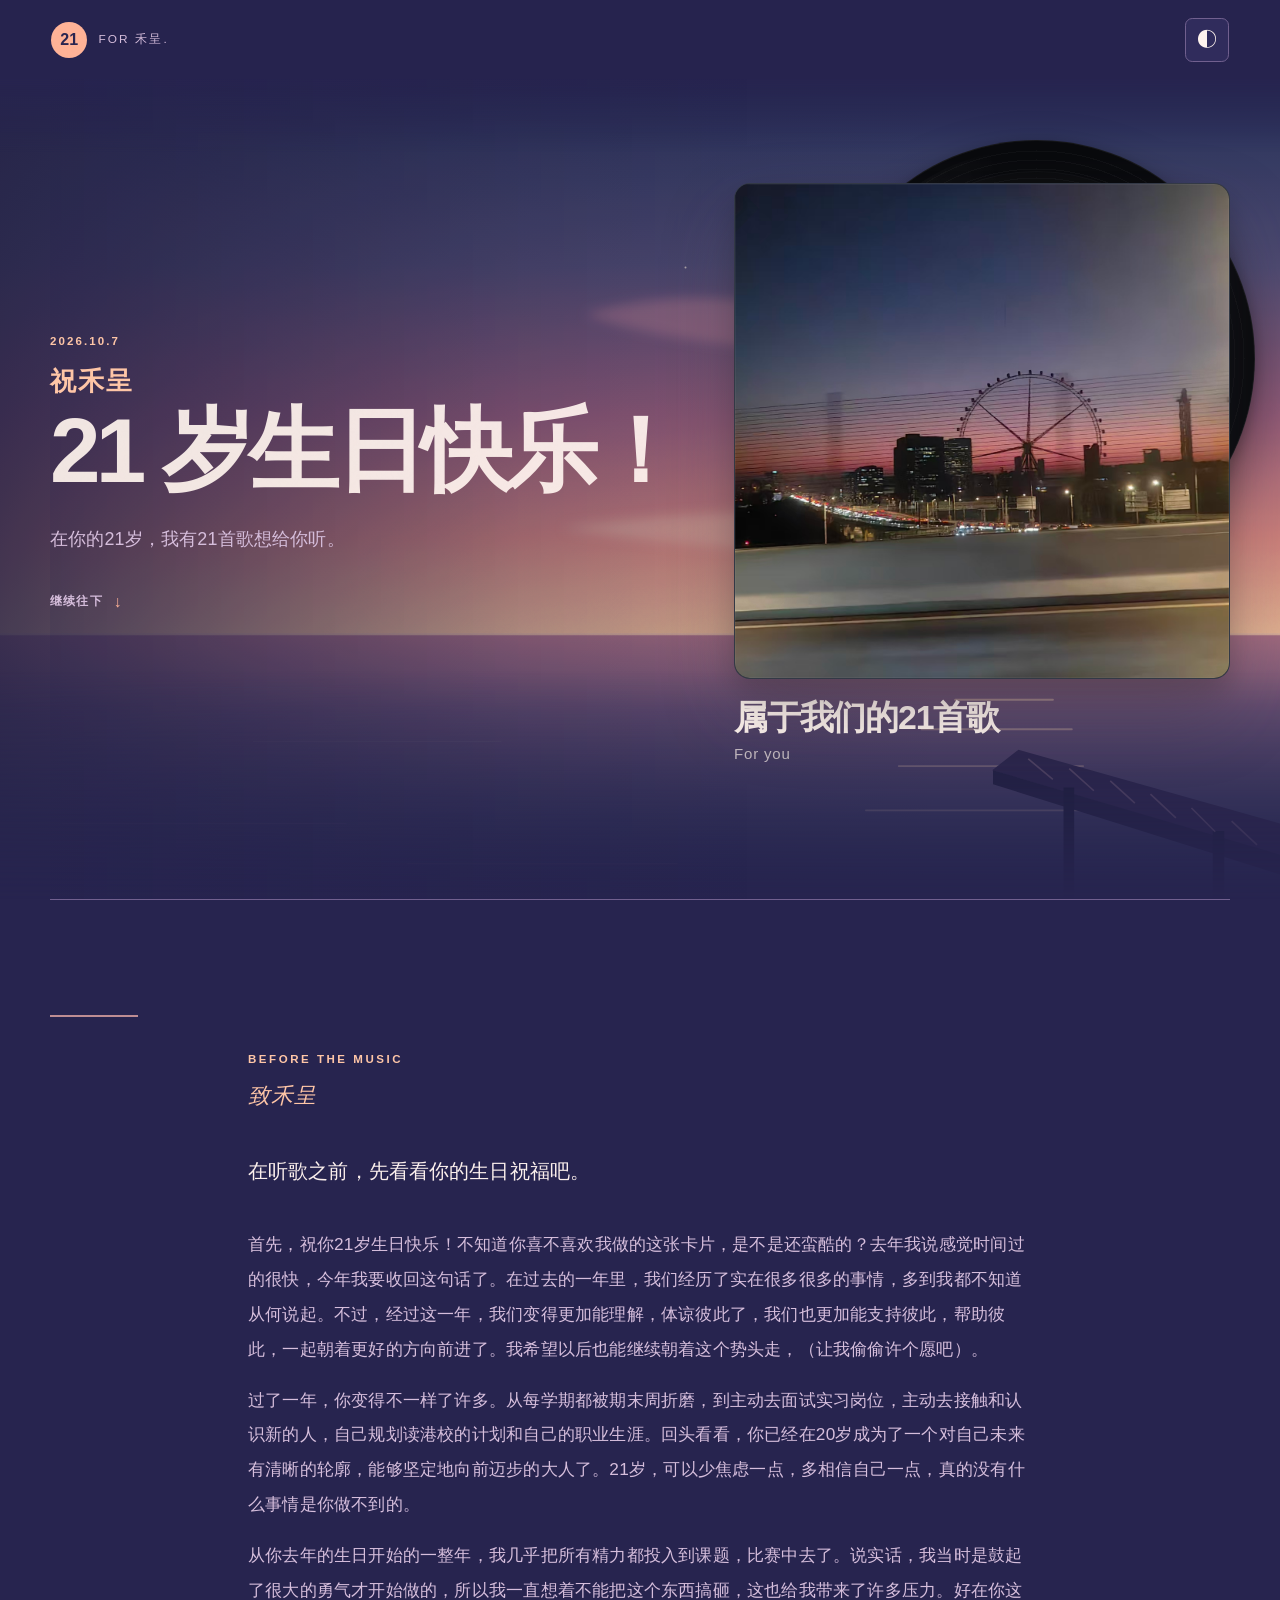
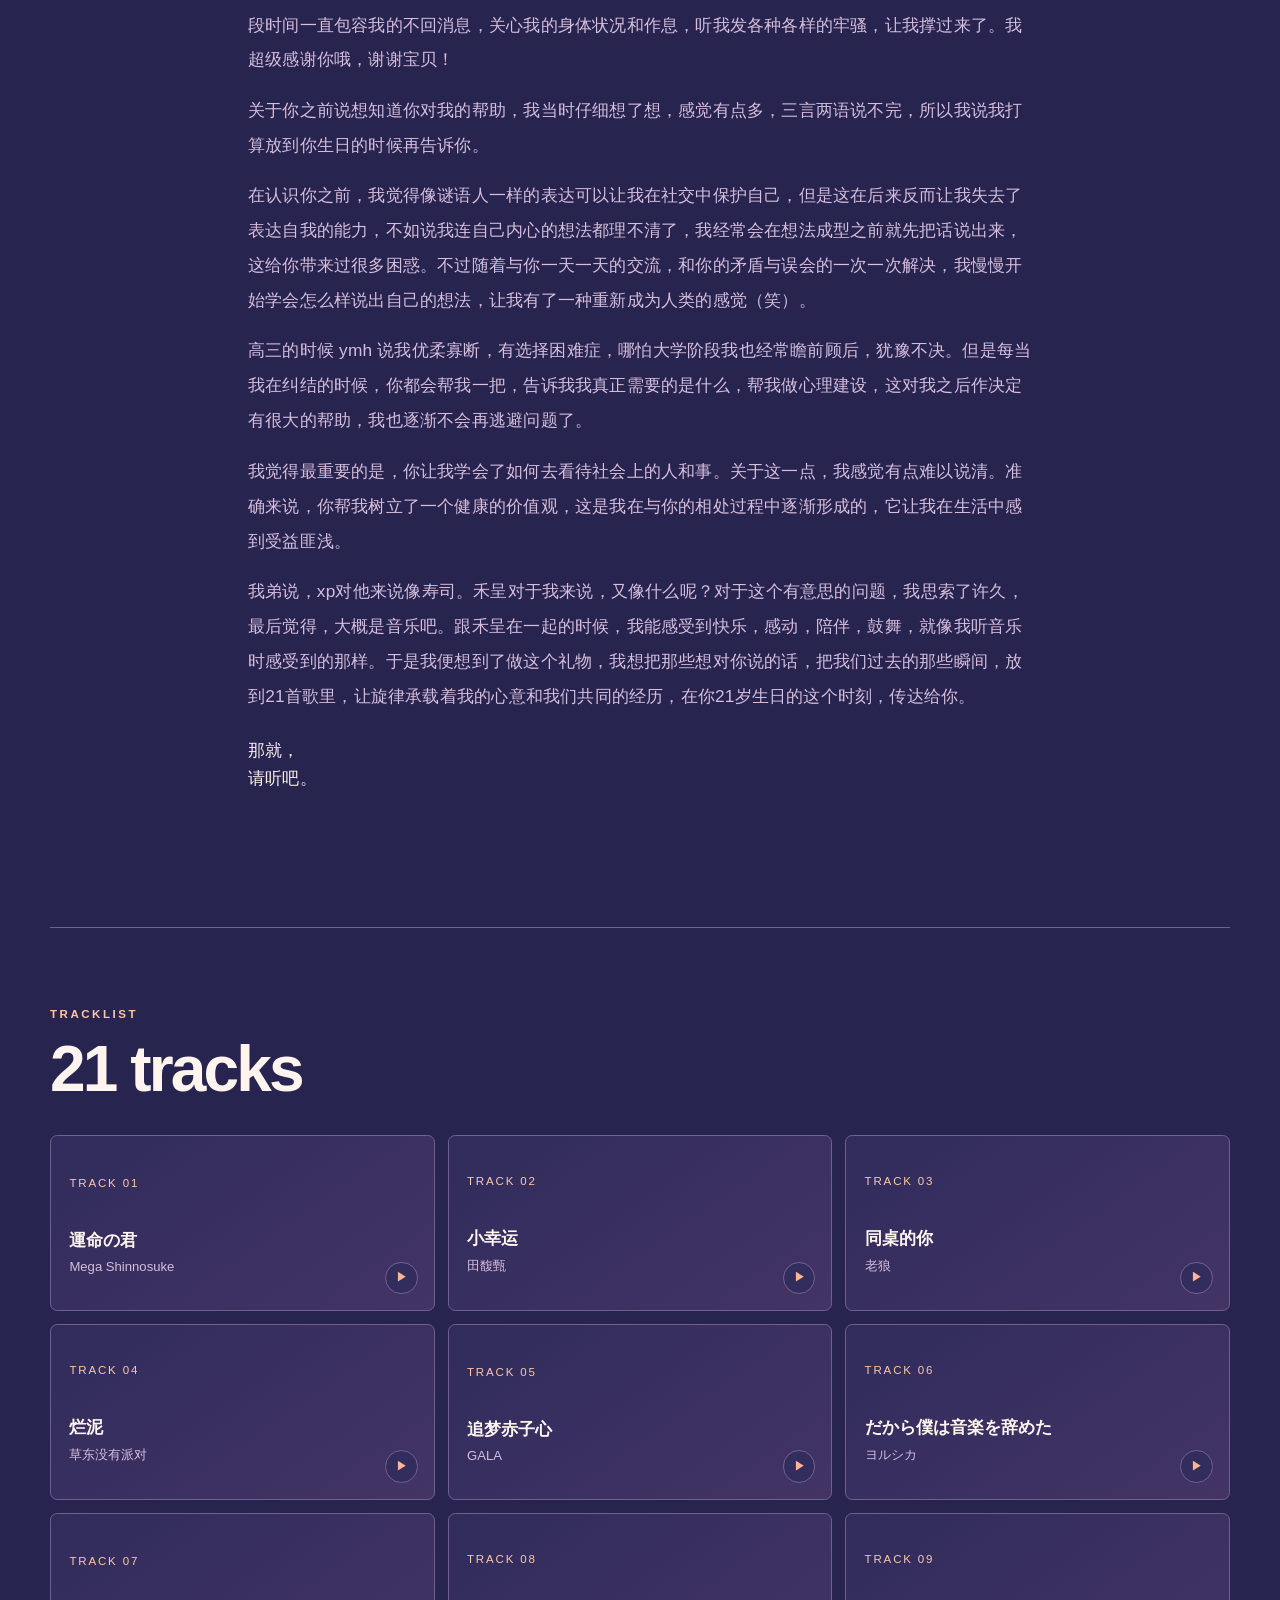
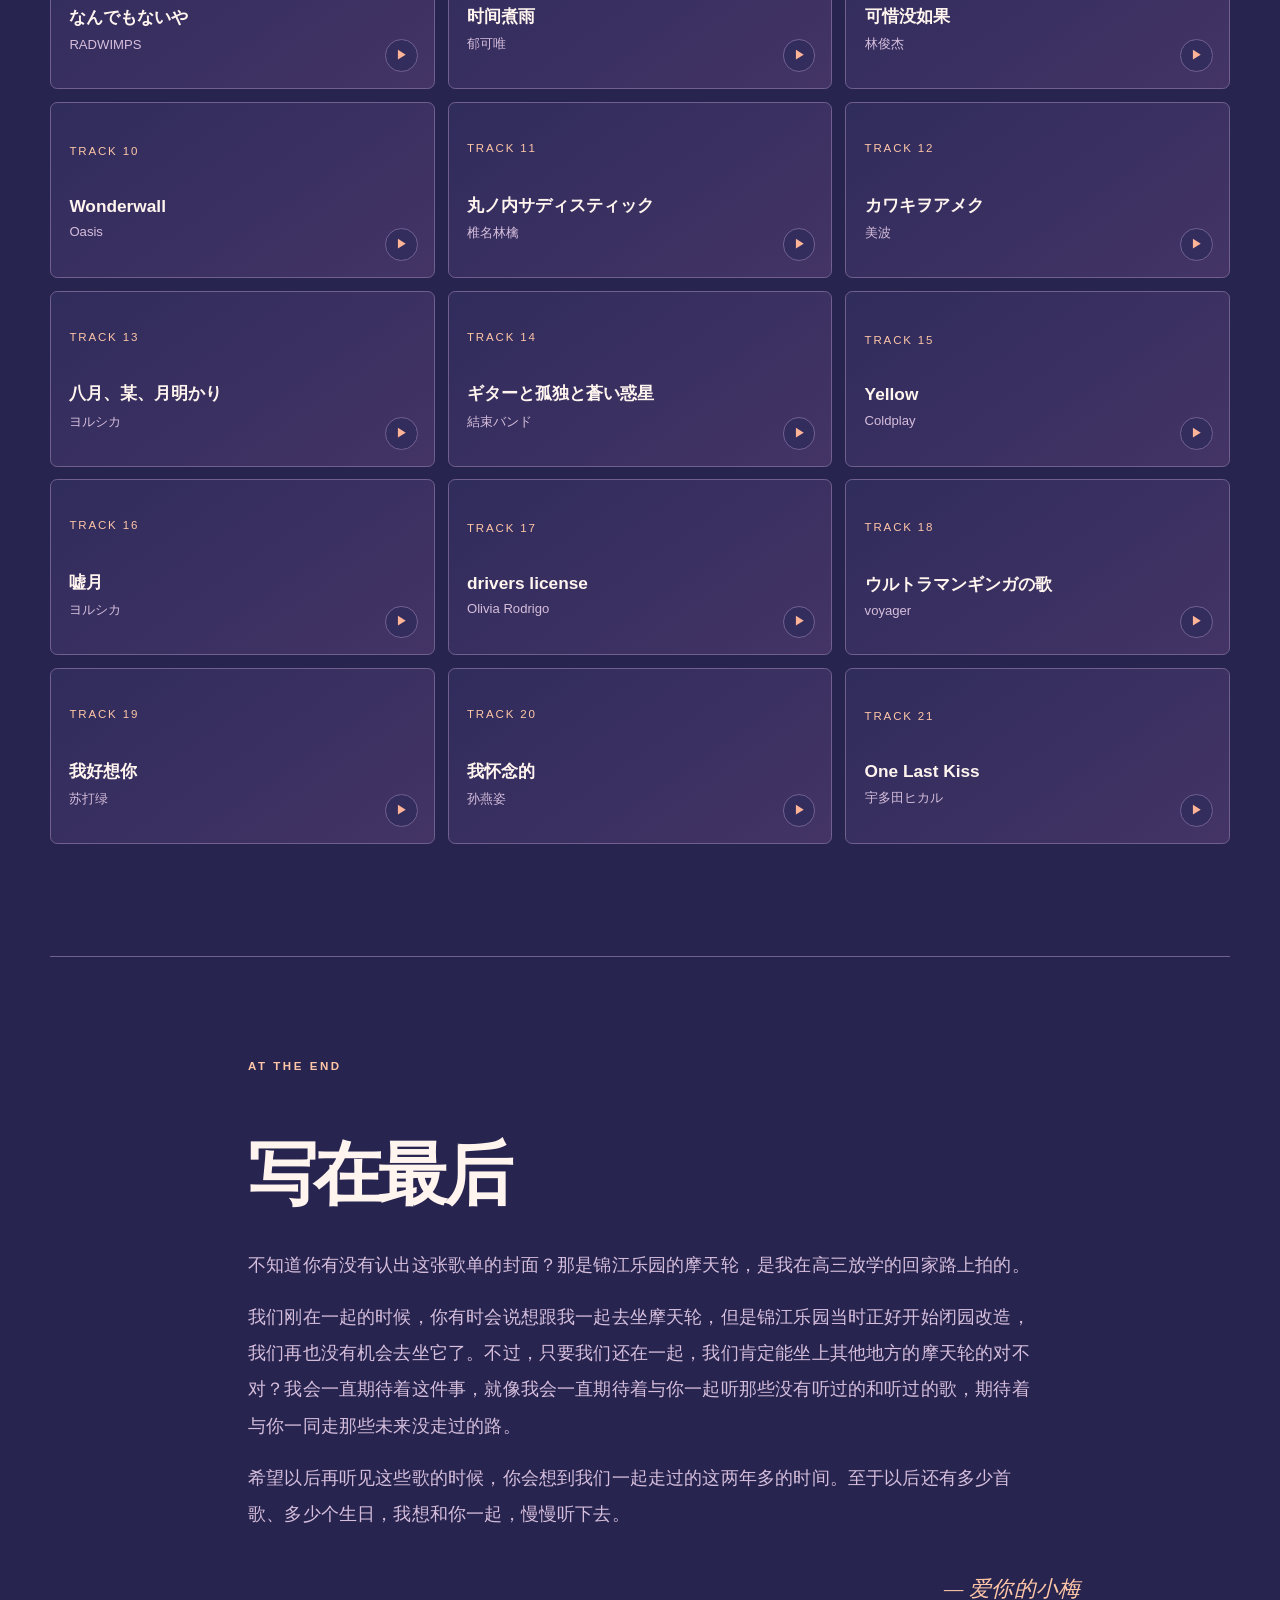
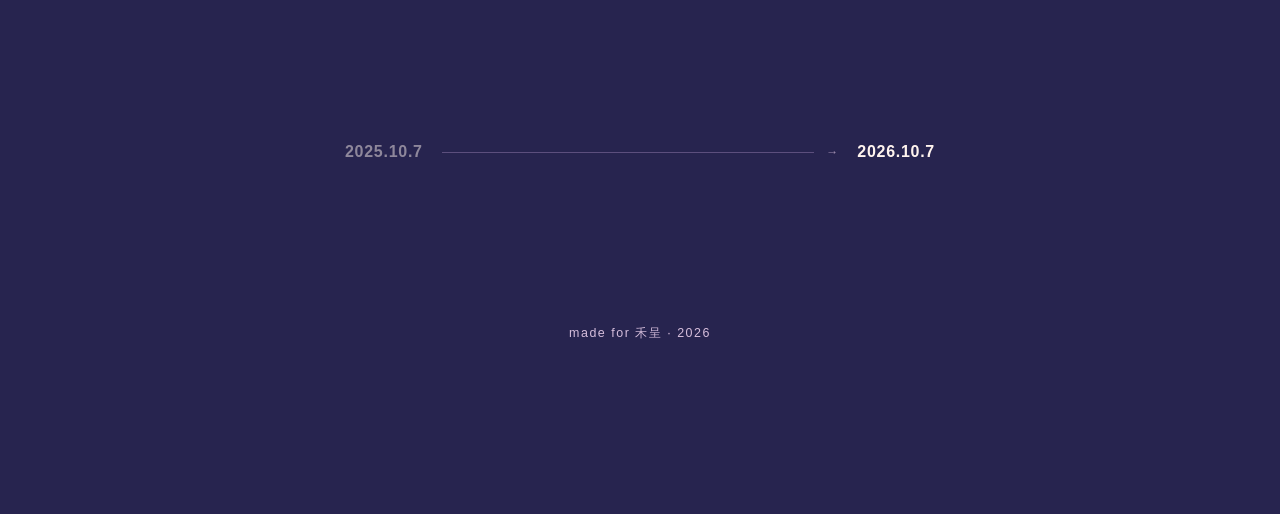
==== index.html @ 9abee044 "Refresh mobile track-card styles" ====
<!doctype html>
<html lang="zh-CN">
<head>
  <meta charset="utf-8">
  <meta name="viewport" content="width=device-width, initial-scale=1, viewport-fit=cover">
  <meta name="theme-color" content="#f4fbff">
  <meta name="description" content="21岁，21首歌，21段属于我们的记忆。">
  <link rel="icon" href="./assets/favicon.svg" type="image/svg+xml">
  <link rel="preload" href="./cover.jpg" as="image" fetchpriority="high">
  <title>21 · 给禾呈的歌单</title>
  <script src="./assets/content.js?v=20261005-3"></script>
  <script src="./assets/theme.js?v=20261005-2"></script>
  <link rel="stylesheet" href="./assets/styles.css?v=20261005-4">
  <link rel="stylesheet" href="./assets/stability.css?v=20261006-2">
</head>
<body>
  <div class="noise" aria-hidden="true"></div>
  <div class="orb orb-a" aria-hidden="true"></div>
  <div class="orb orb-b" aria-hidden="true"></div>

  <header class="topbar">
    <a class="brand" href="#top" aria-label="返回顶部" data-label="brand.back">
      <span class="brand-mark" data-copy="brand.mark">21</span>
      <span class="brand-text" data-copy="brand.name">FOR 禾呈.</span>
    </a>
    <button class="mobile-settings-toggle" id="mobileSettingsToggle" type="button" aria-controls="headerControls" aria-expanded="false" data-label="theme.settings" aria-label="显示设置">
      <span class="mobile-settings-icon" id="themeGlyph" aria-hidden="true">☼</span>
      <span class="sr-only" data-copy="theme.settings">显示设置</span>
    </button>
    <div class="header-controls" id="headerControls">
      <select class="theme-select" id="themeSelect" aria-label="画面时段" data-label="theme.label">
        <option value="auto" data-copy="theme.auto">自动</option>
        <option value="day" data-copy="theme.day">晴空</option>
        <option value="dusk" data-copy="theme.dusk">黄昏</option>
      </select>
      <button class="sound-toggle" id="soundToggle" type="button" data-label="theme.motionLabel" aria-label="切换背景动画" aria-pressed="false">
        <span class="sound-dot" aria-hidden="true"></span><span id="motionText" data-copy="theme.motionOff">动画 关</span>
      </button>
    </div>
  </header>

  <main id="top">
    <section class="hero">
      <div class="hero-copy">
        <p class="eyebrow" data-copy="hero.eyebrow">2026.10.7</p>
        <h1>
          <span data-copy="hero.titleFirst">祝禾呈</span>
          <span class="accent" data-copy="hero.titleSecond">21 岁生日快乐！</span>
        </h1>
        <p class="hero-lead" data-copy="hero.lead">在你的21岁，我有21首歌想给你听。</p>
        <a class="hero-scroll-cue" href="#story" data-copy="hero.continue">继续往下</a>
      </div>

      <div class="hero-album">
        <div class="album-stack">
          <div class="album-vinyl" aria-hidden="true">
            <span class="album-vinyl-label"></span>
          </div>
          <div class="album-cover" id="heroAlbumCover">
            <img id="heroAlbumImage" src="./cover.jpg" alt="黄昏城市与摩天轮的歌单封面" decoding="async" fetchpriority="high">
          </div>
        </div>
        <div class="album-info-simple">
          <p class="album-info-simple-title" data-copy="hero.albumTitleMain">属于我们的21首歌</p>
          <p class="album-info-simple-subtitle" data-copy="hero.albumTitleSub">For you</p>
        </div>
      </div>
    </section>

    <section class="story" id="story">
      <div class="story-rule" aria-hidden="true"></div>
      <p class="section-kicker" data-copy="story.kicker">BEFORE THE MUSIC</p>
      <div class="story-grid">
        <h2 class="story-address" data-copy="story.title">致禾呈</h2>
        <div class="story-copy">
          <p data-copy="story.bodyFirst">先不要着急哦，在听歌之前，先看看我写给你的生日祝福吧。</p>
          <div class="story-body-long" data-editorial-copy="story.bodySecond"></div>
          <p class="story-signature" data-copy="story.signature"></p>
        </div>
      </div>
    </section>

    <section class="playlist-section" id="playlist">
      <div class="section-head">
        <div>
          <p class="section-kicker" data-copy="playlist.kicker">TRACKLIST</p>
          <h2 data-copy="playlist.title">21 tracks</h2>
        </div>
      </div>

      <div class="track-grid" id="trackGrid" aria-live="polite"></div>
    </section>

    <section class="closing-note">
      <p class="section-kicker" data-copy="closing.kicker">AT THE END</p>
      <div class="closing-note-inner">
        <h2 data-copy="closing.title">写在最后</h2>
        <div class="closing-body-long" data-editorial-copy="closing.body"></div>
        <span class="closing-signature" data-copy="closing.signature">— 爱你的小梅</span>
      </div>
    </section>

    <section class="timeline" aria-label="年份" data-label="timeline.label">
      <button class="timeline-point timeline-point-past" id="memoryTrigger" type="button" data-label="timeline.pastLabel" aria-label="打开2025年生日页面">
        <span class="timeline-age" data-copy="timeline.past">2025.10.7</span>
      </button>
      <div class="timeline-connector" aria-hidden="true">
        <span class="timeline-line"></span>
        <span class="timeline-arrow">→</span>
      </div>
      <div class="timeline-point timeline-point-now" aria-current="page">
        <span class="timeline-age" data-copy="timeline.now">2026.10.7</span>
      </div>
    </section>
  </main>

  <footer>
    <p data-copy="footer.text">made for 禾呈 · 2026</p>
  </footer>

  <div class="player-shell" id="playerShell" role="region" data-label="player.label" aria-label="音乐播放器" aria-hidden="true" inert>
    <div class="player-main">
      <button class="mini-player-open" id="expandPlayer" type="button" data-label="player.expand" aria-label="展开全屏播放器">
        <span class="player-cover" id="playerCover">
          <img id="playerCoverImage" alt="" aria-hidden="true" hidden>
          <span class="player-index" id="playerIndex">01</span>
        </span>
        <span class="player-meta">
          <strong id="playerTitle" data-copy="player.initialTitle">Track 01</strong>
          <span id="playerNote" data-copy="player.initialNote">等待把这首歌放进来</span>
        </span>
      </button>
      <div class="playback-controls">
        <button class="transport-button" id="previousTrack" type="button" data-label="player.previous" aria-label="上一首"><svg viewBox="0 0 24 24" aria-hidden="true"><path d="M6 5v14M19 5 8 12l11 7Z"/></svg></button>
        <button class="player-button" id="playPause" type="button" data-label="player.play" aria-label="播放"><span id="playIcon" aria-hidden="true">▶</span></button>
        <button class="transport-button" id="nextTrack" type="button" data-label="player.next" aria-label="下一首"><svg viewBox="0 0 24 24" aria-hidden="true"><path d="M18 5v14M5 5l11 7-11 7Z"/></svg></button>
      </div>
    </div>
    <div class="progress-wrap">
      <span id="currentTime">0:00</span>
      <input id="progress" type="range" min="0" max="100" value="0" step="0.1" data-label="player.progress" aria-label="播放进度" disabled>
      <span id="duration">0:00</span>
    </div>
    <audio id="audio" preload="metadata"></audio>
  </div>

  <section class="now-playing" id="nowPlaying" role="dialog" aria-modal="true" data-label="player.label" aria-label="音乐播放器" aria-hidden="true" inert>
    <div class="now-playing-backdrop" aria-hidden="true"><img id="expandedBackdropImage" alt="" hidden></div>
    <div class="now-playing-shade" aria-hidden="true"></div>
    <div class="now-playing-surface">
      <header class="now-playing-header">
        <button class="now-playing-minimize" id="minimizePlayer" type="button" data-label="player.minimize" aria-label="收起到底部播放器">
          <svg viewBox="0 0 24 24" aria-hidden="true"><path d="m5 9 7 7 7-7"/></svg>
        </button>
        <span class="now-playing-heading" data-copy="player.nowPlaying">正在播放</span>
        <span class="now-playing-index" id="expandedIndex">01</span>
      </header>
      <div class="now-playing-layout">
        <div class="now-playing-primary">
          <div class="now-playing-stage">
            <div class="now-playing-artwork" id="expandedCover">
              <img id="expandedCoverImage" alt="" aria-hidden="true" hidden>
              <span id="expandedCoverFallback">01</span>
            </div>
            <div class="now-playing-meta">
              <h2 id="expandedTitle">Track 01</h2>
              <p id="expandedSubtitle">这首歌的位置还空着</p>
            </div>

            <div class="now-playing-message-mobile" id="mobileMessagePanel" aria-hidden="true">
              <p class="now-playing-message-label" data-copy="player.messageLabel">想对你说</p>
              <div class="now-playing-message-mobile-scroll"><p id="expandedNoteMobile">等待把属于我们的这首歌放进来</p></div>
            </div>

            <div class="now-playing-lyrics-mobile" id="mobileLyricsPanel" aria-hidden="true">
              <div class="lyrics-scroll" id="mobileLyrics"><p class="lyrics-status" data-copy="player.lyricsLoading">正在加载歌词…</p></div>
            </div>
          </div>

          <div class="mobile-player-modes" role="group" data-label="player.mobileModes" aria-label="播放视图">
            <button class="mobile-mode-button" id="mobileShuffleMode" type="button" data-label="player.shuffleMode" aria-label="乱序播放" aria-pressed="false">
              <svg viewBox="0 0 24 24" aria-hidden="true"><path d="M4 7h3c5 0 5 10 10 10h3"/><path d="m17 14 3 3-3 3"/><path d="M4 17h3c2.2 0 3.4-1.9 4.6-4"/><path d="M14 7c1-1 1.9-2 3-2h3"/><path d="m17 2 3 3-3 3"/></svg>
            </button>
            <button class="mobile-mode-button mobile-message-button" id="messageMode" type="button" data-label="player.messageToggle" aria-label="想对你说" aria-pressed="false">
              <span data-copy="player.messageToggle">想对你说</span>
            </button>
            <button class="mobile-mode-button" id="mobileLyricsMode" type="button" data-label="player.lyrics" aria-label="歌词" aria-pressed="false">
              <svg viewBox="0 0 24 24" aria-hidden="true"><path d="M5 6h14M5 10h14M5 14h10M5 18h7"/></svg>
            </button>
            <button class="mobile-mode-button" id="mobileSequenceMode" type="button" data-label="player.sequenceMode" aria-label="顺序播放" aria-pressed="true">
              <svg viewBox="0 0 24 24" aria-hidden="true"><path d="M5 7h14M5 12h14M5 17h9"/><path d="m16 14 3 3-3 3"/></svg>
            </button>
          </div>

          <div class="now-playing-progress">
            <input id="expandedProgress" type="range" min="0" max="100" value="0" step="0.1" data-label="player.progress" aria-label="播放进度" disabled>
            <div class="now-playing-times">
              <span id="expandedCurrentTime">0:00</span>
              <span id="expandedDuration">0:00</span>
            </div>
          </div>
          <div class="now-playing-controls">
            <button class="now-playing-mode desktop-mode-button" id="desktopShuffleMode" type="button" data-label="player.shuffleMode" aria-label="乱序播放" aria-pressed="false">
              <svg viewBox="0 0 24 24" aria-hidden="true"><path d="M4 7h3c5 0 5 10 10 10h3"/><path d="m17 14 3 3-3 3"/><path d="M4 17h3c2.2 0 3.4-1.9 4.6-4"/><path d="M14 7c1-1 1.9-2 3-2h3"/><path d="m17 2 3 3-3 3"/></svg>
            </button>
            <button class="now-playing-transport" id="expandedPreviousTrack" type="button" data-label="player.previous" aria-label="上一首"><svg viewBox="0 0 24 24" aria-hidden="true"><path d="M6 5v14M19 5 8 12l11 7Z"/></svg></button>
            <button class="now-playing-play" id="expandedPlayPause" type="button" data-label="player.play" aria-label="播放"><span id="expandedPlayIcon" aria-hidden="true">▶</span></button>
            <button class="now-playing-transport" id="expandedNextTrack" type="button" data-label="player.next" aria-label="下一首"><svg viewBox="0 0 24 24" aria-hidden="true"><path d="M18 5v14M5 5l11 7-11 7Z"/></svg></button>
            <button class="now-playing-mode desktop-mode-button" id="desktopSequenceMode" type="button" data-label="player.sequenceMode" aria-label="顺序播放" aria-pressed="true">
              <svg viewBox="0 0 24 24" aria-hidden="true"><path d="M5 7h14M5 12h14M5 17h9"/><path d="m16 14 3 3-3 3"/></svg>
            </button>
          </div>
        </div>
        <div class="now-playing-side">
          <div class="now-playing-side-tabs" role="tablist" aria-label="文字内容">
            <button class="now-playing-side-tab active" id="desktopMessageTab" type="button" role="tab" aria-selected="true" aria-controls="desktopMessagePane" data-copy="player.messageLabel">想对你说</button>
            <button class="now-playing-side-tab" id="desktopLyricsTab" type="button" role="tab" aria-selected="false" aria-controls="desktopLyricsPane" data-copy="player.lyrics">歌词</button>
          </div>
          <div class="now-playing-side-pane active" id="desktopMessagePane" role="tabpanel" aria-labelledby="desktopMessageTab">
            <div class="now-playing-message-scroll"><p id="expandedNote">等待把属于我们的这首歌放进来</p></div>
          </div>
          <div class="now-playing-side-pane" id="desktopLyricsPane" role="tabpanel" aria-labelledby="desktopLyricsTab" hidden>
            <div class="lyrics-scroll desktop-lyrics-scroll" id="desktopLyrics"><p class="lyrics-status" data-copy="player.lyricsLoading">正在加载歌词…</p></div>
          </div>
        </div>
      </div>
    </div>
  </section>

  <div class="toast" id="toast" role="status" aria-live="polite"></div>

  <dialog class="memory-modal" id="memoryModal" aria-labelledby="memoryTitle">
    <div class="memory-card">
      <button class="memory-close" type="button" data-close-memory data-label="memory.close" aria-label="关闭">×</button>
      <p class="section-kicker" data-copy="memory.kicker">YOU FOUND IT</p>
      <h2 id="memoryTitle" data-copy="memory.title">想看看去年的祝福吗。</h2>
      <p data-copy="memory.body">也被我搬过来了哦</p>
      <a class="primary-btn memory-link" id="memoryArchiveLink" href="./memory/20/" data-copy="memory.link">回到去年</a>
    </div>
  </dialog>

  <dialog class="memory-archive" id="memoryArchiveDialog" aria-label="2025年生日页面">
    <iframe
      class="memory-archive-frame"
      id="memoryArchiveFrame"
      title="2025年生日页面"
      data-src="./memory/20/?embedded=1&v=20261005-9"
    ></iframe>
  </dialog>

  <script src="./assets/app.js?v=20261006-1" defer></script>
</body>
</html>
<!-- edgeone-preview-trigger: 2026-10-06T00:39+08:00 -->
---- assets/styles.css ----
:root {
  --bg: #0f1014;
  --panel: rgba(255,255,255,.065);
  --line: rgba(255,255,255,.13);
  --text: #f6f2ea;
  --muted: #a8a39b;
  --accent: #ffb6c8;
  --accent-2: #f4d8a8;
  --shadow: 0 30px 80px rgba(0,0,0,.35);
}

* { box-sizing: border-box; }
html { scroll-behavior: smooth; }
body {
  margin: 0;
  min-height: 100vh;
  color: var(--text);
  background:
    radial-gradient(circle at 20% 0%, rgba(255,182,200,.09), transparent 34rem),
    radial-gradient(circle at 90% 25%, rgba(244,216,168,.07), transparent 28rem),
    var(--bg);
  font-family: -apple-system, BlinkMacSystemFont, "SF Pro Display", "PingFang SC", "Microsoft YaHei", "Helvetica Neue", Arial, sans-serif;
  letter-spacing: .01em;
  overflow-x: hidden;
}

a { color: inherit; text-decoration: none; }
button, input { font: inherit; }

.noise {
  position: fixed;
  inset: 0;
  pointer-events: none;
  opacity: .07;
  z-index: 50;
  background-image: url("data:image/svg+xml,%3Csvg viewBox='0 0 180 180' xmlns='http://www.w3.org/2000/svg'%3E%3Cfilter id='n'%3E%3CfeTurbulence type='fractalNoise' baseFrequency='.95' numOctaves='4' stitchTiles='stitch'/%3E%3C/filter%3E%3Crect width='100%25' height='100%25' filter='url(%23n)' opacity='.45'/%3E%3C/svg%3E");
}

.orb {
  position: fixed;
  width: 28rem;
  height: 28rem;
  border-radius: 50%;
  filter: blur(80px);
  opacity: .16;
  pointer-events: none;
  z-index: -1;
}
.orb-a { background: #ff8fb1; top: 8%; left: -12rem; }
.orb-b { background: #e9c986; right: -12rem; bottom: 10%; }

.topbar {
  position: sticky;
  top: 0;
  z-index: 30;
  display: flex;
  justify-content: space-between;
  align-items: center;
  padding: 1.1rem clamp(1.25rem, 4vw, 4rem);
  background: linear-gradient(to bottom, rgba(15,16,20,.9), rgba(15,16,20,.48), transparent);
  backdrop-filter: blur(14px);
}

.brand { display: inline-flex; align-items: center; gap: .7rem; }
.brand-mark {
  display: grid;
  place-items: center;
  width: 2.25rem;
  aspect-ratio: 1;
  border-radius: 50%;
  background: var(--text);
  color: var(--bg);
  font-weight: 800;
}
.brand-text { font-size: .74rem; letter-spacing: .18em; color: var(--muted); }

.sound-toggle {
  display: inline-flex;
  align-items: center;
  gap: .55rem;
  color: var(--muted);
  background: transparent;
  border: 0;
  cursor: pointer;
  font-size: .76rem;
  text-transform: uppercase;
  letter-spacing: .12em;
}
.sound-dot {
  width: .55rem; height: .55rem;
  border: 1px solid currentColor;
  border-radius: 50%;
}
.sound-toggle.active .sound-dot { background: var(--accent); border-color: var(--accent); box-shadow: 0 0 0 .25rem rgba(255,182,200,.1); }

main { width: min(1180px, calc(100% - 2.2rem)); margin: 0 auto; }

.hero {
  min-height: calc(100vh - 5rem);
  display: grid;
  grid-template-columns: 1.15fr .85fr;
  align-items: center;
  gap: clamp(3rem, 8vw, 8rem);
  padding: 5rem 0 7rem;
}
.eyebrow, .section-kicker {
  margin: 0 0 1rem;
  color: var(--accent-2);
  font-size: .72rem;
  letter-spacing: .22em;
  font-weight: 700;
}
.hero h1 {
  margin: 0;
  font-size: clamp(4.1rem, 10vw, 8.7rem);
  line-height: .86;
  letter-spacing: -.07em;
}
.hero h1 span { display: block; }
.hero h1 .accent {
  color: transparent;
  -webkit-text-stroke: 1.5px var(--accent);
}
.hero-lead {
  max-width: 38rem;
  margin: 2rem 0 0;
  color: #c9c4bc;
  font-size: clamp(1rem, 2vw, 1.2rem);
  line-height: 1.9;
}
.hero-actions { display: flex; flex-wrap: wrap; gap: .8rem; margin-top: 2.1rem; }

.primary-btn, .ghost-btn {
  min-height: 3rem;
  padding: .85rem 1.25rem;
  border-radius: 999px;
  border: 1px solid var(--line);
  cursor: pointer;
  transition: transform .2s ease, background .2s ease, border-color .2s ease;
}
.primary-btn {
  display: inline-flex;
  align-items: center;
  justify-content: center;
  background: var(--text);
  color: #15161a;
  border-color: var(--text);
  font-weight: 700;
}
.ghost-btn { background: transparent; color: var(--text); }
.primary-btn:hover, .ghost-btn:hover { transform: translateY(-2px); }
.ghost-btn:hover { background: rgba(255,255,255,.07); border-color: rgba(255,255,255,.25); }

.hero-album {
  display: grid;
  place-items: center;
  perspective: 900px;
}
.album-stack {
  position: relative;
  width: min(25rem, 78vw);
  aspect-ratio: 1;
  isolation: isolate;
}
.album-sheet,
.album-cover {
  position: absolute;
  inset: 0;
  border: 1px solid rgba(255,255,255,.25);
}
.album-sheet {
  background: rgba(255,255,255,.78);
  box-shadow: 0 18px 38px rgba(0,0,0,.12);
}
.album-sheet-back { transform: translate(-1.05rem, .8rem) rotate(-4deg); opacity: .46; }
.album-sheet-mid { transform: translate(.8rem, .35rem) rotate(2.6deg); opacity: .74; }
.album-cover {
  overflow: hidden;
  background: #f7fbff;
  box-shadow: var(--shadow);
  transform: rotate(-1deg);
  transform-origin: center;
  transition: transform .5s cubic-bezier(.2,.8,.2,1), box-shadow .5s ease;
}
.album-cover::before {
  content: "";
  position: absolute;
  inset: 0;
  background: var(--hero-art) center / cover no-repeat;
  filter: saturate(1.05) contrast(1.03);
}
.album-cover::after {
  content: "";
  position: absolute;
  inset: 0;
  pointer-events: none;
  background:
    linear-gradient(180deg, rgba(255,255,255,.18), transparent 28%),
    linear-gradient(0deg, rgba(7,54,116,.34), transparent 46%);
  box-shadow: inset 0 0 0 10px rgba(255,255,255,.88);
}
.album-print {
  position: absolute;
  inset: 0;
  z-index: 2;
  display: grid;
  grid-template-rows: auto 1fr auto auto;
  align-items: start;
  padding: clamp(1.25rem, 4vw, 2rem);
  color: #fff;
  text-shadow: 0 2px 18px rgba(8,48,101,.32);
}
.album-kicker {
  font-size: .68rem;
  font-weight: 700;
  letter-spacing: .22em;
}
.album-number {
  align-self: center;
  font-size: clamp(7rem, 22vw, 12rem);
  line-height: .78;
  font-weight: 800;
  letter-spacing: -.1em;
}
.album-title {
  font-size: clamp(1rem, 3vw, 1.45rem);
  font-weight: 700;
  letter-spacing: .16em;
  text-transform: uppercase;
}
.album-meta {
  margin-top: .5rem;
  font-size: .67rem;
  letter-spacing: .16em;
}
.album-edge {
  position: absolute;
  z-index: 3;
  right: .65rem;
  top: 50%;
  transform: translateY(-50%) rotate(90deg);
  transform-origin: center;
  color: rgba(255,255,255,.9);
  font-size: .54rem;
  letter-spacing: .18em;
  text-shadow: 0 1px 8px rgba(8,48,101,.3);
}
.album-caption {
  margin: 1.4rem 0 0;
  color: var(--muted);
  font-size: .84rem;
}
body.sound-on .album-cover {
  animation: album-float 5.6s ease-in-out infinite;
}
@keyframes album-float {
  0%, 100% { transform: translateY(0) rotate(-1deg); }
  50% { transform: translateY(-8px) rotate(.35deg); }
}

.intro { padding: 7rem 0; border-top: 1px solid var(--line); }
.intro-grid { display: grid; grid-template-columns: 1fr 1fr; gap: 3rem; align-items: end; }
.intro h2, .section-head h2, .letter h2 {
  margin: 0;
  font-size: clamp(2.2rem, 5vw, 4.3rem);
  line-height: 1.05;
  letter-spacing: -.045em;
}
.intro p:last-child { margin: 0; color: var(--muted); font-size: 1.05rem; line-height: 1.9; max-width: 34rem; }

.playlist-section { padding: 5rem 0 7rem; }
.section-head {
  display: flex;
  justify-content: space-between;
  gap: 2rem;
  align-items: end;
  margin-bottom: 2rem;
}
.section-note { max-width: 25rem; margin: 0; color: var(--muted); font-size: .9rem; line-height: 1.6; }

.track-grid {
  display: grid;
  grid-template-columns: repeat(3, minmax(0,1fr));
  gap: .8rem;
}
.track-card {
  position: relative;
  min-height: 11rem;
  padding: 1.15rem;
  overflow: hidden;
  border: 1px solid var(--line);
  border-radius: 1.25rem;
  background: linear-gradient(145deg, rgba(255,255,255,.075), rgba(255,255,255,.025));
  cursor: pointer;
  text-align: left;
  color: var(--text);
  transition: transform .2s ease, border-color .2s ease, background .2s ease;
}
.track-card:hover { transform: translateY(-3px); border-color: rgba(255,255,255,.28); background: rgba(255,255,255,.08); }
.track-card.active { border-color: rgba(255,182,200,.7); box-shadow: 0 0 0 1px rgba(255,182,200,.2) inset; }
.track-no { color: var(--accent-2); font-size: .72rem; letter-spacing: .16em; }
.track-title { display: block; margin-top: 2.3rem; font-size: 1.08rem; font-weight: 700; }
.track-subtitle { display: block; margin-top: .45rem; color: var(--muted); font-size: .82rem; }
.track-arrow {
  position: absolute;
  right: 1rem;
  bottom: 1rem;
  width: 2rem; height: 2rem;
  display: grid;
  place-items: center;
  border-radius: 50%;
  border: 1px solid var(--line);
  color: var(--muted);
}

.letter { padding: 5rem 0 7rem; }
.letter-card {
  padding: clamp(2rem, 5vw, 4.5rem);
  border: 1px solid rgba(255,255,255,.15);
  border-radius: 2rem;
  background:
    linear-gradient(125deg, rgba(255,182,200,.12), transparent 45%),
    rgba(255,255,255,.035);
  box-shadow: var(--shadow);
}
.letter-card > p:not(.section-kicker) { color: var(--muted); line-height: 1.8; font-size: 1.05rem; max-width: 42rem; }
.signature { margin-top: 3rem; color: var(--accent-2); font-family: Georgia, serif; font-style: italic; font-size: 1.2rem; }

.timeline {
  position: relative;
  display: flex;
  align-items: center;
  justify-content: center;
  gap: 1.5rem;
  padding: 5rem 0 8rem;
}
.timeline-line {
  position: absolute;
  top: 50%;
  left: 12%;
  right: 12%;
  height: 1px;
  background: var(--line);
  z-index: -1;
}
.year {
  min-width: 8.2rem;
  padding: 1.25rem 1.4rem;
  border-radius: 1.3rem;
  border: 1px solid var(--line);
  background: rgba(15,16,20,.86);
  color: var(--text);
  text-align: center;
}
button.year { cursor: pointer; }
.year span { display: block; font-size: 2.6rem; font-weight: 800; letter-spacing: -.06em; }
.year small { color: var(--muted); font-size: .72rem; letter-spacing: .12em; text-transform: uppercase; }
.year-past { opacity: .46; transition: opacity .25s ease, transform .25s ease; }
.year-past:hover { opacity: 1; transform: translateY(-3px) rotate(-1deg); }
.timeline-arrow { color: var(--muted); }

footer {
  padding: 2rem 1.2rem 8rem;
  color: #77736d;
  text-align: center;
  font-size: .78rem;
  letter-spacing: .12em;
}

.player-shell {
  position: fixed;
  left: 50%;
  bottom: max(1rem, env(safe-area-inset-bottom));
  z-index: 40;
  width: min(760px, calc(100% - 1.25rem));
  padding: .8rem 1rem .65rem;
  border: 1px solid rgba(255,255,255,.18);
  border-radius: 1.25rem;
  background: rgba(24,25,30,.88);
  backdrop-filter: blur(24px);
  box-shadow: 0 20px 60px rgba(0,0,0,.42);
  transform: translate(-50%, 130%);
  opacity: 0;
  transition: transform .35s cubic-bezier(.2,.8,.2,1), opacity .25s ease;
}
.player-shell.visible { transform: translate(-50%,0); opacity: 1; }
.player-main { display: grid; grid-template-columns: minmax(0, 1fr) auto; align-items: center; gap: .85rem; }
.player-cover {
  position: relative;
  width: 3rem;
  height: 3rem;
  overflow: hidden;
  border: 1px solid var(--line);
  border-radius: .45rem;
  background: var(--surface);
}
.player-cover img {
  width: 100%;
  height: 100%;
  display: block;
  object-fit: cover;
}
.player-index {
  position: absolute;
  inset: 0;
  display: grid;
  place-items: center;
  color: var(--text);
  font-weight: 800;
  font-size: .82rem;
}
.player-cover.has-art .player-index {
  inset: auto auto .2rem .2rem;
  min-width: 1.4rem;
  height: 1.4rem;
  padding: 0 .28rem;
  border-radius: .25rem;
  background: rgba(8, 24, 60, .72);
  color: #fff;
  font-size: .62rem;
  backdrop-filter: blur(5px);
}
.player-meta { min-width: 0; }
.player-meta strong, .player-meta span { display: block; white-space: nowrap; overflow: hidden; text-overflow: ellipsis; }
.player-meta strong { font-size: .93rem; }
.player-meta span { margin-top: .18rem; color: var(--muted); font-size: .76rem; }
.player-button {
  width: 2.5rem; height: 2.5rem;
  border-radius: 50%;
  border: 0;
  background: var(--text);
  color: #14151a;
  cursor: pointer;
}
.progress-wrap { display: grid; grid-template-columns: 2.8rem 1fr 2.8rem; align-items: center; gap: .55rem; margin-top: .65rem; color: var(--muted); font-size: .67rem; }
#progress { width: 100%; accent-color: var(--accent); }


.mini-player-open {
  min-width: 0;
  display: grid;
  grid-template-columns: auto minmax(0, 1fr) auto;
  align-items: center;
  gap: .85rem;
  padding: 0;
  border: 0;
  background: transparent;
  color: inherit;
  text-align: left;
  cursor: pointer;
}
.mini-expand-icon { color: var(--muted); font-size: 1.05rem; line-height: 1; }
body.player-expanded { overflow: hidden; }
body.player-expanded .player-shell {
  pointer-events: none;
  transform: translate(-50%, 130%);
  opacity: 0;
}
.now-playing {
  position: fixed;
  inset: 0;
  z-index: 80;
  display: grid;
  color: #fff;
  opacity: 0;
  visibility: hidden;
  pointer-events: none;
  transition: opacity .28s ease, visibility .28s step-end;
}
body.player-expanded .now-playing {
  opacity: 1;
  visibility: visible;
  pointer-events: auto;
  transition: opacity .28s ease;
}
.now-playing-backdrop, .now-playing-shade { position: absolute; inset: 0; }
.now-playing-backdrop {
  overflow: hidden;
  background: radial-gradient(circle at 25% 18%, rgba(91,151,220,.55), transparent 45%), linear-gradient(145deg, #173c6c, #14223d 55%, #0a1322);
}
.now-playing-backdrop img {
  width: 100%;
  height: 100%;
  object-fit: cover;
  filter: blur(54px) saturate(1.18);
  transform: scale(1.18);
  opacity: .72;
}
.now-playing-shade {
  background: linear-gradient(180deg, rgba(6,13,26,.25), rgba(6,13,26,.48) 45%, rgba(5,10,20,.76)), rgba(8,18,34,.2);
}
.now-playing-surface {
  position: relative;
  z-index: 1;
  min-height: 100dvh;
  padding: max(1rem, env(safe-area-inset-top)) max(1.2rem, env(safe-area-inset-right)) max(1rem, env(safe-area-inset-bottom)) max(1.2rem, env(safe-area-inset-left));
  display: grid;
  grid-template-rows: auto minmax(0, 1fr);
}
.now-playing-header {
  width: min(1120px, 100%);
  margin: 0 auto;
  min-height: 52px;
  display: grid;
  grid-template-columns: 48px 1fr 48px;
  align-items: center;
}
.now-playing-minimize {
  width: 48px;
  height: 48px;
  display: grid;
  place-items: center;
  padding: 0;
  border: 0;
  border-radius: 50%;
  background: rgba(255,255,255,.1);
  color: #fff;
  cursor: pointer;
  backdrop-filter: blur(12px);
  -webkit-backdrop-filter: blur(12px);
}
.now-playing-minimize svg, .now-playing-transport svg {
  width: 24px;
  height: 24px;
  fill: none;
  stroke: currentColor;
  stroke-width: 1.8;
  stroke-linecap: round;
  stroke-linejoin: round;
}
.now-playing-heading { justify-self: center; font-size: .78rem; font-weight: 700; letter-spacing: .12em; }
.now-playing-index { justify-self: end; font-size: .78rem; color: rgba(255,255,255,.72); font-variant-numeric: tabular-nums; }
.now-playing-layout {
  width: min(1080px, 100%);
  min-height: 0;
  margin: 0 auto;
  display: grid;
  grid-template-columns: minmax(280px, 430px) minmax(320px, 1fr);
  align-items: center;
  gap: clamp(2.5rem, 7vw, 7rem);
}
.now-playing-primary { min-width: 0; }
.now-playing-stage { display: contents; }
.now-playing-artwork {
  position: relative;
  width: min(100%, 430px);
  aspect-ratio: 1;
  margin-inline: auto;
  overflow: hidden;
  display: grid;
  place-items: center;
  border-radius: 1.35rem;
  background: rgba(255,255,255,.12);
  box-shadow: 0 28px 70px rgba(0,0,0,.32);
}
.now-playing-artwork img { width: 100%; height: 100%; object-fit: cover; }
.now-playing-artwork > span { font-size: clamp(4rem, 16vw, 8rem); font-weight: 800; color: rgba(255,255,255,.82); }
.now-playing-artwork.has-art > span { display: none; }
.now-playing-meta { margin-top: 1.35rem; min-width: 0; }
.now-playing-meta h2 { margin: 0; font-size: clamp(1.35rem, 3vw, 2rem); line-height: 1.18; letter-spacing: -.025em; overflow-wrap: anywhere; }
.now-playing-meta p { margin: .35rem 0 0; color: rgba(255,255,255,.68); font-size: .95rem; }
.now-playing-progress { margin-top: 1.15rem; }
#expandedProgress {
  width: 100%;
  min-height: 44px;
  margin: 0;
  appearance: none;
  -webkit-appearance: none;
  background: transparent;
  cursor: pointer;
}
#expandedProgress::-webkit-slider-runnable-track { height: 5px; border-radius: 999px; background: rgba(255,255,255,.3); }
#expandedProgress::-webkit-slider-thumb { width: 18px; height: 18px; margin-top: -6.5px; border: 0; border-radius: 50%; background: #fff; -webkit-appearance: none; }
#expandedProgress::-moz-range-track { height: 5px; border-radius: 999px; background: rgba(255,255,255,.3); }
#expandedProgress::-moz-range-progress { height: 5px; border-radius: 999px; background: #fff; }
#expandedProgress::-moz-range-thumb { width: 18px; height: 18px; border: 0; border-radius: 50%; background: #fff; }
#expandedProgress:disabled { opacity: .4; cursor: default; }
.now-playing-times { margin-top: -.15rem; display: flex; justify-content: space-between; color: rgba(255,255,255,.62); font-size: .7rem; font-variant-numeric: tabular-nums; }
.now-playing-controls { margin-top: .7rem; display: flex; align-items: center; justify-content: center; gap: clamp(.8rem, 3.5vw, 2.5rem); }
.now-playing-transport, .now-playing-play, .now-playing-mode { display: grid; place-items: center; border: 0; color: #fff; cursor: pointer; }
.now-playing-transport { width: 52px; height: 52px; background: transparent; }
.now-playing-play { width: 66px; height: 66px; border-radius: 50%; background: rgba(255,255,255,.94); color: #101722; font-size: 1.35rem; box-shadow: 0 10px 28px rgba(0,0,0,.2); }
.now-playing-mode {
  width: 48px;
  height: 48px;
  border-radius: 50%;
  background: transparent;
  color: rgba(255,255,255,.64);
  transition: color .18s ease, background .18s ease, transform .18s ease;
}
.now-playing-mode svg {
  width: 22px;
  height: 22px;
  fill: none;
  stroke: currentColor;
  stroke-width: 1.8;
  stroke-linecap: round;
  stroke-linejoin: round;
}
.now-playing-mode.active {
  color: #fff;
  background: rgba(255,255,255,.14);
}
.mobile-player-modes,
.now-playing-message-mobile,
.now-playing-lyrics-mobile {
  display: none;
}
.now-playing-side {
  min-width: 0;
  height: min(70dvh, 650px);
  display: grid;
  grid-template-rows: auto minmax(0, 1fr);
  align-self: center;
}
.now-playing-side-tabs {
  display: flex;
  gap: 1.35rem;
  align-items: center;
  margin-bottom: 1.25rem;
}
.now-playing-side-tab {
  position: relative;
  padding: .25rem 0 .55rem;
  border: 0;
  background: transparent;
  color: rgba(255,255,255,.48);
  font: inherit;
  font-size: .8rem;
  font-weight: 700;
  letter-spacing: .08em;
  cursor: pointer;
}
.now-playing-side-tab::after {
  content: "";
  position: absolute;
  left: 0;
  right: 0;
  bottom: 0;
  height: 2px;
  border-radius: 999px;
  background: #fff;
  transform: scaleX(0);
  transition: transform .18s ease;
}
.now-playing-side-tab.active {
  color: #fff;
}
.now-playing-side-tab.active::after {
  transform: scaleX(1);
}
.now-playing-side-pane {
  min-height: 0;
}
.now-playing-message-label { margin: 0 0 1.2rem; color: rgba(255,255,255,.6); font-size: .72rem; font-weight: 700; letter-spacing: .18em; }
.now-playing-message-scroll { min-height: 0; height: 100%; overflow-y: auto; overscroll-behavior: contain; scrollbar-width: thin; padding-right: .7rem; }
#expandedNote { margin: 0; white-space: pre-line; font-size: clamp(1.55rem, 3.4vw, 2.65rem); font-weight: 700; line-height: 1.62; letter-spacing: -.02em; text-wrap: pretty; }
.lyrics-scroll {
  position: relative;
  height: 100%;
  overflow-y: auto;
  overscroll-behavior: contain;
  scrollbar-width: none;
  scroll-behavior: smooth;
  padding-block: 34%;
}
.lyrics-scroll::-webkit-scrollbar { display: none; }
.lyric-line {
  margin: 0 0 1.15rem;
  color: rgba(255,255,255,.4);
  font-size: clamp(1.15rem, 2.5vw, 1.75rem);
  font-weight: 650;
  line-height: 1.45;
  transition: color .22s ease, opacity .22s ease, transform .22s ease;
  opacity: .7;
}
.lyric-line.active {
  color: #fff;
  opacity: 1;
  transform: scale(1.018);
  transform-origin: left center;
}
.lyrics-status {
  margin: 0;
  color: rgba(255,255,255,.55);
  font-size: .95rem;
  line-height: 1.7;
}

.toast {
  position: fixed;
  left: 50%;
  bottom: 7.6rem;
  z-index: 60;
  max-width: calc(100% - 2rem);
  padding: .75rem 1rem;
  border-radius: 999px;
  background: #f4f0e8;
  color: #1a1b20;
  font-size: .82rem;
  transform: translate(-50%, 1rem);
  opacity: 0;
  pointer-events: none;
  transition: .22s ease;
}
.toast.show { transform: translate(-50%,0); opacity: 1; }

.memory-modal { position: fixed; inset: 0; z-index: 70; display: none; place-items: center; padding: 1.2rem; }
.memory-modal.open { display: grid; }
.memory-backdrop { position: absolute; inset: 0; background: rgba(4,5,8,.7); backdrop-filter: blur(10px); }
.memory-card {
  position: relative;
  z-index: 1;
  width: min(520px, 100%);
  padding: 2.2rem;
  border: 1px solid rgba(255,255,255,.16);
  border-radius: 1.6rem;
  background: #18191e;
  box-shadow: var(--shadow);
}
.memory-card h2 { margin: 0; font-size: clamp(2rem, 6vw, 3rem); letter-spacing: -.05em; }
.memory-card p:not(.section-kicker) { color: var(--muted); line-height: 1.8; }
.memory-link { margin-top: 1rem; }
.memory-close {
  position: absolute;
  top: 1rem; right: 1rem;
  width: 2rem; height: 2rem;
  border-radius: 50%;
  border: 1px solid var(--line);
  background: transparent;
  color: var(--text);
  cursor: pointer;
}

@media (max-width: 850px) {
  .hero { grid-template-columns: 1fr; min-height: auto; padding-top: 4rem; }
  .hero-disc { margin-top: 1rem; }
  .disc { width: min(22rem, 82vw); }
  .intro-grid { grid-template-columns: 1fr; gap: 1.4rem; }
  .track-grid { grid-template-columns: repeat(2, minmax(0,1fr)); }
}
@media (max-width: 560px) {
  main { width: min(100% - 1.2rem, 1180px); }
  .topbar { padding: .9rem .8rem; }
  .brand-text { display: none; }
  .hero { padding: 3.5rem .2rem 5rem; }
  .hero h1 { font-size: clamp(3.7rem, 20vw, 6rem); }
  .hero-actions { display: grid; grid-template-columns: 1fr; }
  .primary-btn, .ghost-btn { width: 100%; }
  .track-grid { grid-template-columns: 1fr; }
  .track-card { min-height: 9rem; }
  .section-head { align-items: start; flex-direction: column; }
  .timeline { gap: .7rem; }
  .year { min-width: 6.4rem; padding: 1rem; }
  .year span { font-size: 2rem; }
  .player-shell { border-radius: 1rem; }
}
/* Theme-only overrides; original desktop structure and typography are retained. */
:root {
  color-scheme: light;
  --bg: #f4fbff;
  --panel: #ffffff;
  --line: #acd0ef;
  --text: #123a78;
  --muted: #436792;
  --accent: #087bdd;
  --accent-2: #2369ae;
  --surface: #e4f3ff;
  --button: #075fc7;
  --button-text: #ffffff;
  --disc-dark: #073b8b;
  --disc-groove: #1459a9;
  --topbar: rgba(248, 253, 255, .94);
  --player: rgba(255, 255, 255, .98);
  --hero-art: url('./sky-day.svg');
  --hero-wash: rgba(244, 251, 255, .15);
  --shadow: 0 24px 70px rgba(12, 65, 147, .16);
}
:root[data-theme="dusk"] {
  color-scheme: dark;
  --bg: #27244f;
  --panel: #302c5c;
  --line: #71608f;
  --text: #fff4ee;
  --muted: #d6bedc;
  --accent: #ffb397;
  --accent-2: #ffc6a7;
  --surface: #433465;
  --button: #ffb397;
  --button-text: #292550;
  --disc-dark: #222357;
  --disc-groove: #454078;
  --topbar: rgba(39, 36, 79, .94);
  --player: rgba(48, 44, 92, .98);
  --hero-art: url('./sky-dusk.svg');
  --hero-wash: rgba(39, 36, 79, .12);
  --shadow: 0 24px 70px rgba(13, 14, 49, .25);
}
html { scroll-padding: 90px 0 180px; }
body { background: var(--bg); }
[data-copy] { white-space: pre-line; }
button, a, select, input { -webkit-tap-highlight-color: transparent; }
button, a, select { touch-action: manipulation; }
button:focus-visible, a:focus-visible, select:focus-visible, input:focus-visible { outline: 3px solid var(--accent); outline-offset: 4px; }
body:has(dialog[open]) { overflow: hidden; }
.noise { opacity: .025; mix-blend-mode: multiply; }
.orb { display: none; }
.topbar { background: var(--topbar); padding-top: max(1.1rem, env(safe-area-inset-top)); }
.brand-mark { background: var(--button); color: var(--button-text); }
.header-controls { display: flex; align-items: center; gap: .7rem; }
.mobile-settings-toggle { display: none; }
.mobile-settings-icon { line-height: 1; font-size: 1.28rem; }
.sr-only {
  position: absolute;
  width: 1px;
  height: 1px;
  padding: 0;
  margin: -1px;
  overflow: hidden;
  clip: rect(0, 0, 0, 0);
  white-space: nowrap;
  border: 0;
}
.theme-select { font: inherit; font-size: .78rem; min-height: 44px; min-width: 78px; padding: .4rem .5rem; border: 1px solid var(--line); border-radius: .4rem; background: var(--panel); color: var(--text); cursor: pointer; }
.sound-toggle { min-height: 44px; padding-inline: .3rem; letter-spacing: .04em; text-transform: none; }
.sound-toggle.active .sound-dot { box-shadow: 0 0 0 .25rem var(--surface); }
.hero { position: relative; isolation: isolate; }
.hero::before {
  content: "";
  position: absolute;
  inset-block: 0;
  left: calc((100% - 100vw) / 2);
  width: 100vw;
  z-index: -2;
  pointer-events: none;
  background: var(--hero-art) right center / cover no-repeat;
  -webkit-mask-image: linear-gradient(to bottom, transparent, #000 9%, #000 72%, transparent 100%);
  mask-image: linear-gradient(to bottom, transparent, #000 9%, #000 72%, transparent 100%);
}
.hero::after { content: ""; position: absolute; inset: 0; z-index: -1; pointer-events: none; background: linear-gradient(90deg, var(--hero-wash), transparent 60%); }
.hero-lead, .album-caption { color: var(--muted); }
.primary-btn { background: var(--button); border-color: var(--button); color: var(--button-text); }
.primary-btn, .ghost-btn { min-height: 48px; border-radius: .4rem; }
.ghost-btn { background: var(--panel); }
.ghost-btn:hover { background: var(--surface); border-color: var(--accent); }
.album-sheet { background: color-mix(in srgb, var(--panel) 86%, transparent); border-color: var(--line); }
.album-cover { border-color: var(--line); }
:root[data-theme="dusk"] .album-cover::after {
  background:
    linear-gradient(180deg, rgba(255,255,255,.12), transparent 25%),
    linear-gradient(0deg, rgba(39,28,83,.44), transparent 50%);
}
:root[data-theme="dusk"] .album-sheet { background: rgba(255,244,238,.78); }
.track-card { border-radius: .45rem; background: linear-gradient(145deg, var(--panel), var(--surface)); }
.track-card:hover { border-color: var(--accent); background: var(--surface); }
.track-card.active { border-color: var(--accent); background: var(--surface); box-shadow: inset 3px 0 var(--accent); }
.track-cover {
  position: absolute;
  top: 1rem;
  right: 1rem;
  width: 3.6rem;
  aspect-ratio: 1;
  overflow: hidden;
  border: 1px solid transparent;
  border-radius: .35rem;
  opacity: 0;
  transform: translateY(4px);
  transition: opacity .2s ease, transform .2s ease;
}
.track-cover.ready {
  opacity: 1;
  transform: translateY(0);
  border-color: var(--line);
}
.track-cover img {
  width: 100%;
  height: 100%;
  display: block;
  object-fit: cover;
}
.track-card:has(.track-cover.ready) .track-title,
.track-card:has(.track-cover.ready) .track-subtitle {
  padding-right: 4.4rem;
}
.track-arrow { border-color: var(--line); }
.track-title, .track-subtitle { overflow-wrap: anywhere; }
.letter-card { border-color: var(--line); border-radius: .6rem; background: linear-gradient(125deg, var(--surface), var(--panel) 70%); box-shadow: var(--shadow); }
.year { border-radius: .45rem; background: var(--bg); min-height: 80px; }
.year-past { opacity: .8; }
footer { color: var(--muted); padding-bottom: max(10rem, calc(9rem + env(safe-area-inset-bottom))); }
.player-shell { border-color: var(--line); border-radius: .65rem; background: var(--player); box-shadow: var(--shadow); bottom: max(.7rem, env(safe-area-inset-bottom)); }
.player-cover { background: var(--surface); border-color: var(--line); }
.mini-player-open { grid-template-columns: auto minmax(0, 1fr) auto; gap: .7rem; }
.player-meta strong, .player-meta span { white-space: normal; display: -webkit-box; -webkit-box-orient: vertical; -webkit-line-clamp: 2; overflow: hidden; }
.player-meta span { -webkit-line-clamp: 1; }
.playback-controls { display: flex; align-items: center; gap: 4px; }
.player-button { background: var(--button); color: var(--button-text); min-width: 48px; min-height: 48px; }
.transport-button { display: grid; place-items: center; min-width: 44px; min-height: 48px; background: none; border: 0; color: var(--text); cursor: pointer; padding: 10px; }
.transport-button svg { width: 20px; height: 20px; fill: none; stroke: currentColor; stroke-width: 1.7; stroke-linejoin: round; }
#progress {
  width: 100%;
  min-height: 44px;
  margin: 0;
  cursor: pointer;
  appearance: none;
  -webkit-appearance: none;
  background: transparent;
}
#progress::-webkit-slider-runnable-track {
  height: 6px;
  border-radius: 999px;
  background: var(--line);
}
#progress::-webkit-slider-thumb {
  width: 20px;
  height: 20px;
  margin-top: -7px;
  border: 2px solid var(--panel);
  border-radius: 50%;
  background: var(--accent);
  box-shadow: 0 1px 5px rgba(0,0,0,.18);
  -webkit-appearance: none;
}
#progress::-moz-range-track {
  height: 6px;
  border-radius: 999px;
  background: var(--line);
}
#progress::-moz-range-progress {
  height: 6px;
  border-radius: 999px;
  background: var(--accent);
}
#progress::-moz-range-thumb {
  width: 20px;
  height: 20px;
  border: 2px solid var(--panel);
  border-radius: 50%;
  background: var(--accent);
  box-shadow: 0 1px 5px rgba(0,0,0,.18);
}
#progress:disabled { cursor: default; opacity: .4; }
.progress-wrap { margin-top: 0; font-variant-numeric: tabular-nums; }
.toast { background: var(--button); color: var(--button-text); border-radius: .4rem; bottom: calc(10rem + env(safe-area-inset-bottom)); line-height: 1.6; }
.memory-modal { position: fixed; inset: 0; margin: auto; padding: 0; border: 0; background: transparent; display: none; width: min(520px, calc(100% - 2rem)); max-height: calc(100dvh - 2rem); overflow: auto; color: var(--text); }
.memory-modal[open] { display: block; }
.memory-modal::backdrop { background: rgba(8, 24, 60, .65); backdrop-filter: blur(8px); }
.memory-card { width: 100%; background: var(--panel); border-color: var(--line); border-radius: .6rem; box-shadow: none; }
.memory-close { min-width: 44px; min-height: 44px; font-size: 24px; top: .5rem; right: .5rem; }
@media (hover: none) {
  .track-card:hover { transform: none; }
  .primary-btn:hover, .ghost-btn:hover { transform: none; }
  .track-card:active, .player-button:active, .transport-button:active, .now-playing-mode:active, .mobile-mode-button:active { opacity: .75; }
}
@media (max-width: 850px) {
  .hero::before { background-position: 75% center; }
}
@media (max-width: 560px) {
  main { width: calc(100% - 2rem); }
  .topbar {
    padding-inline: max(1rem, env(safe-area-inset-left));
    padding-right: max(1rem, env(safe-area-inset-right));
    padding-bottom: .65rem;
    backdrop-filter: blur(10px);
    -webkit-backdrop-filter: blur(10px);
  }
  .mobile-settings-toggle {
    display: grid;
    place-items: center;
    width: 44px;
    height: 44px;
    padding: 0;
    border: 1px solid var(--line);
    border-radius: .45rem;
    background: var(--panel);
    color: var(--text);
    cursor: pointer;
  }
  .header-controls {
    position: absolute;
    top: calc(100% + .35rem);
    right: max(1rem, env(safe-area-inset-right));
    z-index: 35;
    width: min(16rem, calc(100vw - 2rem));
    padding: .7rem;
    flex-direction: column;
    align-items: stretch;
    gap: .55rem;
    border: 1px solid var(--line);
    border-radius: .55rem;
    background: var(--panel);
    box-shadow: var(--shadow);
    opacity: 0;
    visibility: hidden;
    pointer-events: none;
    transform: translateY(-.35rem) scale(.985);
    transform-origin: top right;
    transition: opacity .18s ease, transform .18s ease, visibility .18s step-end;
  }
  .header-controls.is-open {
    opacity: 1;
    visibility: visible;
    pointer-events: auto;
    transform: translateY(0) scale(1);
    transition: opacity .18s ease, transform .18s ease;
  }
  .theme-select { width: 100%; min-height: 48px; }
  .sound-toggle {
    width: 100%;
    min-height: 48px;
    justify-content: flex-start;
    padding: .7rem .75rem;
    border: 1px solid var(--line);
    border-radius: .4rem;
    background: var(--surface);
  }
  .hero { padding-top: 2.8rem; gap: 2.4rem; }
  .hero h1 { line-height: 1.03; }
  .hero-lead { font-size: 1rem; line-height: 1.85; }
  .hero::before { background-size: auto 100%; background-position: 64% center; }
  .hero-copy { min-width: 0; }
  .hero-album { margin-top: .2rem; }
  .album-stack { width: min(20rem, 80vw); }
  .intro { padding-block: 4rem; }
  .playlist-section, .letter { padding-block: 3rem; }
  .track-card { min-height: 8rem; }
  .track-title { margin-top: 1.7rem; padding-right: 1.8rem; }
  .track-subtitle { padding-right: 1.8rem; line-height: 1.6; }
  .section-head { gap: 1rem; }
  .letter-card { padding: 1.6rem; }
  .player-shell {
    width: calc(100% - .75rem);
    bottom: max(.5rem, env(safe-area-inset-bottom));
    padding: .7rem .7rem .4rem;
    border-radius: .55rem;
    backdrop-filter: blur(14px);
    -webkit-backdrop-filter: blur(14px);
  }
  .player-main { grid-template-columns: minmax(0, 1fr) auto; gap: .35rem; }
  .mini-player-open { grid-template-columns: 2.75rem minmax(0, 1fr) 1rem; gap: .45rem; }
  .player-cover { width: 2.75rem; height: 2.75rem; }
  .player-index { font-size: .76rem; }
  .player-meta strong {
    font-size: .88rem;
    -webkit-line-clamp: 1;
  }
  .player-meta span { font-size: .7rem; -webkit-line-clamp: 1; }
  .playback-controls { gap: 0; }
  .player-button { min-width: 48px; min-height: 48px; }
  .transport-button { min-width: 44px; min-height: 48px; padding: 8px; }
  .progress-wrap { grid-template-columns: 2.35rem minmax(0, 1fr) 2.35rem; gap: .35rem; }
  #progress { min-height: 48px; }
  .toast { max-width: calc(100% - 2rem); font-size: .78rem; }
  .memory-card { padding: 3.4rem 1.5rem 1.7rem; }
}
@media (max-width: 760px) {
  .now-playing-surface {
    overflow: hidden;
    display: block;
    padding-top: max(.55rem, env(safe-area-inset-top));
    padding-bottom: max(1.1rem, env(safe-area-inset-bottom));
  }
  .now-playing-header {
    position: relative;
    z-index: 4;
    min-height: 48px;
  }
  .now-playing-layout {
    display: block;
    width: min(100%, 30rem);
    height: calc(100dvh - 64px - env(safe-area-inset-top) - env(safe-area-inset-bottom));
    padding: .35rem .15rem .45rem;
  }
  .now-playing-primary {
    --mobile-artwork-size: min(76vw, 22rem);
    --mobile-stage-height: calc(var(--mobile-artwork-size) + 5.6rem);
    width: 100%;
    height: 100%;
    min-height: 0;
    display: grid;
    grid-template-rows: var(--mobile-stage-height) auto auto auto;
    align-content: center;
  }
  .now-playing-stage {
    min-height: 0;
    display: flex;
    flex-direction: column;
    justify-content: center;
    overflow: hidden;
  }
  .now-playing-artwork {
    flex: 0 0 auto;
    width: var(--mobile-artwork-size);
    border-radius: 1.05rem;
    transition: width .34s cubic-bezier(.22,.78,.2,1), margin .34s cubic-bezier(.22,.78,.2,1), border-radius .34s ease;
  }
  .now-playing-meta {
    flex: 0 0 auto;
    width: var(--mobile-artwork-size);
    margin: 1.35rem auto 0;
    transition: width .34s cubic-bezier(.22,.78,.2,1), margin .34s cubic-bezier(.22,.78,.2,1);
  }
  .now-playing:not(.message-mode):not(.lyrics-mode) .now-playing-stage {
    transform: translateY(-1rem);
  }
  .desktop-mode-button,
  .now-playing-side {
    display: none;
  }
  .mobile-player-modes {
    width: min(90vw, 25rem);
    margin: .55rem auto .05rem;
    display: grid;
    grid-template-columns: repeat(4, 1fr);
    align-items: center;
  }
  .mobile-player-modes > * { justify-self: center; }
  .mobile-mode-button {
    width: 48px;
    height: 48px;
    display: grid;
    place-items: center;
    padding: 0;
    border: 0;
    border-radius: 50%;
    background: transparent;
    color: rgba(255,255,255,.62);
    cursor: pointer;
    transition: color .18s ease, background .18s ease, transform .18s ease;
  }
  .mobile-mode-button svg {
    width: 23px;
    height: 23px;
    fill: none;
    stroke: currentColor;
    stroke-width: 1.8;
    stroke-linecap: round;
    stroke-linejoin: round;
  }
  .mobile-message-button {
    width: auto;
    min-width: 5.7rem;
    padding: 0 .7rem;
    border-radius: 999px;
    font: inherit;
    font-size: .8rem;
    font-weight: 700;
    letter-spacing: .01em;
    white-space: nowrap;
  }
  .mobile-mode-button.active {
    color: #fff;
    background: rgba(255,255,255,.14);
  }
  .now-playing-progress,
  .now-playing-controls {
    width: min(86vw, 24rem);
    margin-inline: auto;
  }
  .now-playing-progress { margin-top: .05rem; }
  .now-playing-controls {
    margin-top: .12rem;
    gap: clamp(1.5rem, 9vw, 3.2rem);
  }
  .now-playing-message-mobile,
  .now-playing-lyrics-mobile {
    display: none;
    min-height: 0;
    width: 100%;
    margin: 0;
  }
  .now-playing-message-mobile-scroll,
  .now-playing-lyrics-mobile .lyrics-scroll {
    min-height: 0;
    overflow-y: auto;
    overscroll-behavior: contain;
    scrollbar-width: none;
  }
  .now-playing-message-mobile-scroll::-webkit-scrollbar,
  .now-playing-lyrics-mobile .lyrics-scroll::-webkit-scrollbar { display: none; }
  #expandedNoteMobile {
    margin: 0;
    white-space: pre-line;
    font-size: clamp(1.5rem, 6.4vw, 2.05rem);
    font-weight: 700;
    line-height: 1.56;
    letter-spacing: -.02em;
    text-wrap: pretty;
  }
  .now-playing-lyrics-mobile .lyrics-scroll {
    height: 100%;
    padding-block: 32%;
  }
  .now-playing-lyrics-mobile .lyric-line {
    margin-bottom: 1rem;
    font-size: clamp(1.15rem, 5.2vw, 1.65rem);
  }

  /* 三种视图共享同一个上部舞台；模式切换时模式键、进度条和播放键不移动。 */
  .now-playing.message-mode .now-playing-stage,
  .now-playing.lyrics-mode .now-playing-stage {
    display: grid;
    grid-template-columns: 4.6rem minmax(0, 1fr);
    grid-template-rows: auto minmax(0, 1fr);
    grid-template-areas:
      "art meta"
      "detail detail";
    align-items: center;
    column-gap: .9rem;
  }
  .now-playing.message-mode .now-playing-artwork,
  .now-playing.lyrics-mode .now-playing-artwork {
    grid-area: art;
    width: 4.6rem;
    margin: .4rem 0 .5rem;
    border-radius: .55rem;
    box-shadow: 0 10px 30px rgba(0,0,0,.24);
  }
  .now-playing.message-mode .now-playing-meta,
  .now-playing.lyrics-mode .now-playing-meta {
    grid-area: meta;
    width: auto;
    margin: .4rem 0 .5rem;
    align-self: center;
  }
  .now-playing.message-mode .now-playing-stage,
  .now-playing.lyrics-mode .now-playing-stage {
    overflow: visible;
  }
  .now-playing.message-mode .now-playing-artwork,
  .now-playing.message-mode .now-playing-meta,
  .now-playing.lyrics-mode .now-playing-artwork,
  .now-playing.lyrics-mode .now-playing-meta {
    position: relative;
    top: calc(-1 * clamp(2.75rem, 7dvh, 4.5rem));
  }
  .now-playing.message-mode .now-playing-meta h2,
  .now-playing.lyrics-mode .now-playing-meta h2 {
    font-size: 1rem;
    line-height: 1.22;
    display: -webkit-box;
    -webkit-box-orient: vertical;
    -webkit-line-clamp: 2;
    overflow: hidden;
  }
  .now-playing.message-mode .now-playing-meta p,
  .now-playing.lyrics-mode .now-playing-meta p {
    margin-top: .25rem;
    font-size: .8rem;
  }
  .now-playing.message-mode .now-playing-message-mobile {
    grid-area: detail;
    display: flex;
    height: 100%;
    flex-direction: column;
    justify-content: center;
    opacity: 1;
    animation: player-detail-in .28s ease both;
  }
  .now-playing.message-mode .now-playing-message-label { margin-bottom: .8rem; }
  .now-playing.message-mode .now-playing-message-mobile-scroll {
    max-height: 100%;
  }
  .now-playing.lyrics-mode .now-playing-lyrics-mobile {
    grid-area: detail;
    display: block;
    height: 100%;
    opacity: 1;
    animation: player-detail-in .28s ease both;
  }
  .now-playing.artwork-expanding .now-playing-artwork {
    transition: none !important;
    will-change: transform, border-radius;
  }

  @keyframes player-detail-in {
    from { opacity: 0; transform: translateY(8px); }
    to { opacity: 1; transform: translateY(0); }
  }
}

@media (max-width: 760px) and (max-height: 720px) {
  .now-playing-primary {
    --mobile-artwork-size: min(68vw, 18.5rem);
    --mobile-stage-height: calc(var(--mobile-artwork-size) + 5rem);
  }
  .now-playing-meta { margin-top: 1.05rem; }
  .now-playing:not(.message-mode):not(.lyrics-mode) .now-playing-stage { transform: translateY(-.55rem); }
  .mobile-player-modes { margin-top: .35rem; }
}

@media (min-width: 360px) and (max-width: 460px) {
  .hero { padding-top: 2.15rem; gap: 2rem; }
  .hero h1 { font-size: clamp(3.4rem, 17vw, 4.65rem); }
  .hero-lead { margin-top: 1.5rem; }
  .album-stack { width: min(18.4rem, 75vw); }
  .track-card { min-height: 7.6rem; padding: 1rem; }
  .timeline { padding-bottom: 7rem; }
  footer { padding-bottom: max(10.5rem, calc(9.5rem + env(safe-area-inset-bottom))); }
}
@media (prefers-reduced-motion: reduce) {
  html { scroll-behavior: auto; }
  *, *::before, *::after { animation: none !important; transition: none !important; }
}


/* 2026-10-03 · quieter entry, stronger narrative, distinct day/dusk pacing */
:root {
  --track-hover-lift: -2px;
  --track-hover-duration: .16s;
  --album-float-duration: 5.2s;
  --album-float-lift: -10px;
  --album-float-tilt: .45deg;
  --scene-drift-duration: 15s;
  --scene-drift-x: 7px;
  --hero-filter: brightness(1.035) saturate(1.04);
  --story-rule: color-mix(in srgb, var(--accent) 68%, var(--line));
  --shadow: 0 18px 50px rgba(12, 65, 147, .12);
}
:root[data-theme="dusk"] {
  --track-hover-lift: -1px;
  --track-hover-duration: .28s;
  --album-float-duration: 8.4s;
  --album-float-lift: -6px;
  --album-float-tilt: .1deg;
  --scene-drift-duration: 24s;
  --scene-drift-x: 3px;
  --hero-filter: brightness(.9) saturate(.94);
  --story-rule: color-mix(in srgb, var(--accent) 54%, var(--line));
  --shadow: 0 26px 68px rgba(13, 14, 49, .3);
}
.hero::before {
  filter: var(--hero-filter);
  transform-origin: center;
  will-change: transform, filter;
  transition: filter .7s ease;
}
body.sound-on .hero::before { animation: hero-scene-drift var(--scene-drift-duration) ease-in-out infinite alternate; }
@keyframes hero-scene-drift {
  from { transform: scale(1.012) translate3d(0, 0, 0); }
  to { transform: scale(1.024) translate3d(var(--scene-drift-x), 0, 0); }
}
body.sound-on .album-cover { animation: album-float-theme var(--album-float-duration) ease-in-out infinite; }
@keyframes album-float-theme {
  0%, 100% { transform: translateY(0) rotate(-1deg); }
  50% { transform: translateY(var(--album-float-lift)) rotate(var(--album-float-tilt)); }
}
.hero-scroll-cue {
  width: fit-content;
  margin-top: 2.35rem;
  display: inline-flex;
  align-items: center;
  gap: .65rem;
  color: var(--muted);
  font-size: .78rem;
  font-weight: 650;
  letter-spacing: .1em;
  transition: color .18s ease, transform .18s ease;
}
.hero-scroll-cue::after {
  content: "↓";
  color: var(--accent);
  font-size: 1rem;
  transition: transform .18s ease;
}
.hero-scroll-cue:hover { color: var(--text); transform: translateY(1px); }
.hero-scroll-cue:hover::after { transform: translateY(3px); }
.track-card {
  transition:
    transform var(--track-hover-duration) ease,
    border-color var(--track-hover-duration) ease,
    background var(--track-hover-duration) ease,
    box-shadow var(--track-hover-duration) ease;
}
.track-card:hover { transform: translateY(var(--track-hover-lift)); }

.story {
  position: relative;
  padding: 6.5rem 0 7.5rem;
  border-top: 1px solid var(--line);
  border-bottom: 1px solid var(--line);
}
.story-rule {
  width: clamp(3.5rem, 7vw, 5.5rem);
  height: 2px;
  margin-bottom: 2.2rem;
  background: var(--story-rule);
}
.story-grid {
  display: grid;
  grid-template-columns: minmax(0, .92fr) minmax(0, 1.08fr);
  gap: clamp(3rem, 8vw, 7rem);
  align-items: start;
}
.story h2 {
  margin: 0;
  max-width: 9.5em;
  font-size: clamp(2.55rem, 5.5vw, 4.8rem);
  line-height: 1.04;
  letter-spacing: -.052em;
  text-wrap: balance;
}
.story-copy { max-width: 37rem; padding-top: .35rem; }
.story-copy > p:not(.story-signature) {
  margin: 0 0 1.15rem;
  color: var(--muted);
  font-size: clamp(1rem, 1.7vw, 1.12rem);
  line-height: 2;
  text-wrap: pretty;
}
.story-signature {
  margin: 2.3rem 0 0;
  color: var(--accent-2);
  font-family: Georgia, "Times New Roman", serif;
  font-size: 1.05rem;
  font-style: italic;
  letter-spacing: .04em;
}

.timeline {
  width: min(760px, 100%);
  margin: 0 auto;
  padding: 6.5rem 0 8.5rem;
  display: grid;
  grid-template-columns: auto minmax(5rem, 1fr) auto;
  align-items: center;
  gap: clamp(1rem, 3vw, 2rem);
}
.timeline-point {
  min-width: 0;
  padding: 0;
  border: 0;
  border-radius: 0;
  background: transparent;
  color: var(--text);
  text-align: left;
}
button.timeline-point { cursor: pointer; appearance: none; }
.timeline-point-now { text-align: right; }
.timeline-age {
  display: block;
  font-size: clamp(2rem, 5vw, 3.4rem);
  font-weight: 800;
  line-height: 1;
  letter-spacing: -.055em;
}
.timeline-point small {
  display: block;
  margin-top: .55rem;
  color: var(--muted);
  font-size: .7rem;
  letter-spacing: .12em;
}
.timeline-point-past { opacity: .58; transition: opacity .22s ease, transform .22s ease; }
.timeline-point-past:hover { opacity: 1; transform: translateX(-2px); }
.timeline-connector { min-width: 0; display: flex; align-items: center; gap: .75rem; color: var(--muted); }
.timeline-line {
  position: static;
  inset: auto;
  z-index: auto;
  flex: 1;
  height: 1px;
  background: linear-gradient(90deg, var(--line), var(--accent), var(--line));
}
.timeline-arrow { flex: 0 0 auto; color: var(--accent); font-size: 1rem; }

:root:not([data-theme="dusk"]) .now-playing-backdrop img {
  opacity: .78;
  filter: blur(52px) saturate(1.18) brightness(1.04);
}
:root[data-theme="dusk"] .now-playing-backdrop img {
  opacity: .56;
  filter: blur(60px) saturate(.94) brightness(.72);
}
:root[data-theme="dusk"] .now-playing-shade {
  background:
    linear-gradient(180deg, rgba(12, 10, 34, .42), rgba(10, 9, 32, .66) 46%, rgba(7, 7, 25, .88)),
    rgba(15, 12, 42, .28);
}
@media (max-width: 850px) {
  .story-grid { grid-template-columns: 1fr; gap: 2.2rem; }
  .story h2 { max-width: 12em; }
  .story-copy { max-width: 42rem; }
}
@media (max-width: 560px) {
  .hero-scroll-cue { margin-top: 1.8rem; }
  .story { padding: 4.5rem 0 5rem; }
  .story-rule { margin-bottom: 1.6rem; }
  .story h2 { font-size: clamp(2.35rem, 12vw, 3.35rem); }
  .story-copy > p:not(.story-signature) { line-height: 1.86; }
  .timeline {
    grid-template-columns: auto minmax(2.75rem, 1fr) auto;
    gap: .7rem;
    padding: 4.8rem 0 7rem;
  }
  .timeline-age { font-size: clamp(1.65rem, 8.5vw, 2.2rem); }
  .timeline-point small { max-width: 7.5rem; font-size: .62rem; line-height: 1.5; letter-spacing: .07em; }
  .timeline-point-now small { margin-left: auto; }
}
@media (hover: none) {
  .timeline-point-past:hover { transform: none; }
  .hero-scroll-cue:hover { transform: none; }
}


/* 2026-10-03 · playlist polish and quieter closing chronology */
.section-head { align-items: start; }

.track-arrow {
  width: 2.05rem;
  height: 2.05rem;
  color: var(--accent);
  font-size: .72rem;
  line-height: 1;
  padding-left: .08rem;
  background: color-mix(in srgb, var(--panel) 82%, transparent);
  transition: transform .18s ease, background .18s ease, color .18s ease;
}
.track-card:hover .track-arrow {
  transform: scale(1.06);
  background: var(--button);
  color: var(--button-text);
}

.closing-note {
  padding: 6.5rem 0 6rem;
  border-top: 1px solid var(--line);
}
.closing-note-inner {
  width: min(780px, 100%);
  margin: 0 auto;
  padding: clamp(2rem, 5vw, 4.25rem) 0 0;
}
.closing-note h2 {
  margin: 0;
  font-size: clamp(2.6rem, 6vw, 5rem);
  line-height: 1.02;
  letter-spacing: -.055em;
}
.closing-note-inner > p {
  max-width: 42rem;
  margin: 2rem 0 0;
  color: var(--muted);
  font-size: clamp(1.02rem, 1.8vw, 1.15rem);
  line-height: 2;
  text-wrap: pretty;
}
.closing-signature {
  display: inline-block;
  margin-top: 2.25rem;
  color: var(--accent-2);
  font-family: Georgia, "Times New Roman", serif;
  font-size: 1.02rem;
  font-style: italic;
}

.timeline {
  width: min(590px, 100%);
  padding: 3.25rem 0 7.5rem;
  gap: clamp(.65rem, 2vw, 1.2rem);
}
.timeline-age {
  font-size: clamp(.82rem, 2vw, 1rem);
  font-weight: 650;
  letter-spacing: .045em;
  font-variant-numeric: tabular-nums;
}
.timeline-point-past { opacity: .48; }
.timeline-point-past:hover { opacity: .84; transform: none; }
.timeline-line {
  background: var(--line);
  opacity: .72;
}
.timeline-arrow {
  color: var(--muted);
  font-size: .76rem;
  opacity: .7;
}

@media (max-width: 560px) {
  .closing-note { padding: 4.75rem 0 4rem; }
  .closing-note-inner { padding-top: 1.4rem; }
  .closing-note h2 { font-size: clamp(2.35rem, 11vw, 3.25rem); }
  .track-card { min-height: 8.8rem; }
  .track-arrow { bottom: .85rem; }
  .timeline {
    grid-template-columns: auto minmax(2rem, 1fr) auto;
    padding: 2.5rem 0 6.5rem;
  }
  .timeline-age { font-size: .72rem; letter-spacing: .025em; }
}
@media (min-width: 360px) and (max-width: 460px) {
  .track-card { min-height: 8.9rem; }
}


/* Unified display settings control on desktop and mobile. */
.mobile-settings-toggle {
  display: grid;
  place-items: center;
  width: 44px;
  height: 44px;
  padding: 0;
  border: 1px solid var(--line);
  border-radius: .45rem;
  background: var(--panel);
  color: var(--text);
  cursor: pointer;
}
.header-controls {
  position: absolute;
  top: calc(100% + .35rem);
  right: clamp(1rem, 4vw, 4rem);
  z-index: 35;
  width: min(16rem, calc(100vw - 2rem));
  padding: .7rem;
  display: flex;
  flex-direction: column;
  align-items: stretch;
  gap: .55rem;
  border: 1px solid var(--line);
  border-radius: .55rem;
  background: var(--panel);
  box-shadow: var(--shadow);
  opacity: 0;
  visibility: hidden;
  pointer-events: none;
  transform: translateY(-.35rem) scale(.985);
  transform-origin: top right;
  transition: opacity .18s ease, transform .18s ease, visibility .18s step-end;
}
.header-controls.is-open {
  opacity: 1;
  visibility: visible;
  pointer-events: auto;
  transform: translateY(0) scale(1);
  transition: opacity .18s ease, transform .18s ease;
}
.theme-select {
  width: 100%;
  min-height: 48px;
}
.sound-toggle {
  width: 100%;
  min-height: 48px;
  justify-content: flex-start;
  padding: .7rem .75rem;
  border: 1px solid var(--line);
  border-radius: .4rem;
  background: var(--surface);
}
@media (max-width: 560px) {
  .header-controls { right: max(1rem, env(safe-area-inset-right)); }
}


/* Full-screen player: bottom-sheet transition from MiniPlayer to Now Playing. */
.now-playing {
  opacity: 1;
  visibility: hidden;
  pointer-events: none;
  transform: translate3d(0, 100%, 0);
  border-radius: 1.65rem 1.65rem 0 0;
  overflow: hidden;
  will-change: transform, border-radius;
  transition:
    transform .48s cubic-bezier(.32,.72,0,1),
    border-radius .34s ease,
    visibility .48s step-end;
}
body.player-expanded .now-playing {
  opacity: 1;
  visibility: visible;
  pointer-events: auto;
  transform: translate3d(0, 0, 0);
  border-radius: 0;
  transition:
    transform .5s cubic-bezier(.32,.72,0,1),
    border-radius .38s ease,
    visibility 0s step-start;
}
body.player-expanded .player-shell {
  transform: translate(-50%, 135%);
  opacity: 0;
  transition:
    transform .38s cubic-bezier(.32,.72,0,1),
    opacity .2s ease;
}
@media (prefers-reduced-motion: reduce) {
  .now-playing,
  body.player-expanded .now-playing { transition: none !important; }
}


/* 2026-10-03 · photo-led digital album + artwork-derived player palette */
:root {
  --art-dark-rgb: 18 27 53;
  --art-mid-rgb: 88 67 118;
  --art-warm-rgb: 207 105 126;
  --art-light-rgb: 236 196 188;
}

.hero {
  grid-template-columns: minmax(0, .9fr) minmax(22rem, 1.1fr);
  gap: clamp(3rem, 7vw, 7rem);
}
.hero-copy { max-width: 42rem; }
.hero h1 {
  font-size: clamp(3.75rem, 7.6vw, 7rem);
  line-height: .95;
}
.hero h1 .accent {
  color: var(--text);
  -webkit-text-stroke: 0;
  opacity: .93;
}

.hero-album {
  width: min(32rem, 100%);
  justify-self: end;
  display: block;
}
.album-stack {
  width: min(31rem, 100%);
  max-width: none;
  aspect-ratio: 1;
  margin: 0 0 0 auto;
  perspective: none;
}
.album-sheet { display: none !important; }

.album-cover {
  position: relative;
  inset: auto;
  width: 100%;
  height: 100%;
  aspect-ratio: 1;
  overflow: hidden;
  border: 1px solid rgb(255 255 255 / .16);
  border-radius: 1rem;
  background: #111827;
  box-shadow:
    0 34px 76px rgb(var(--art-dark-rgb) / .34),
    0 12px 30px rgb(var(--art-warm-rgb) / .12);
  transform: none;
  isolation: isolate;
}
.album-cover::before { display: none !important; }
.album-cover::after {
  content: "";
  position: absolute;
  inset: 0;
  z-index: 1;
  pointer-events: none;
  background:
    linear-gradient(180deg, rgb(4 8 18 / .02) 32%, rgb(4 7 16 / .09) 60%, rgb(3 6 14 / .58) 100%);
  box-shadow: inset 0 0 0 1px rgb(255 255 255 / .07);
}
:root[data-theme="dusk"] .album-cover::after {
  background:
    linear-gradient(180deg, rgb(4 7 18 / .02) 30%, rgb(4 6 16 / .1) 59%, rgb(3 5 13 / .62) 100%);
}
.album-cover > img {
  position: absolute;
  inset: 0;
  z-index: 0;
  display: block;
  width: 100%;
  height: 100%;
  object-fit: cover;
  filter: saturate(1.03) contrast(1.015) brightness(.99);
}
.album-print {
  position: absolute;
  inset: 0;
  z-index: 2;
  display: flex;
  flex-direction: column;
  justify-content: flex-end;
  align-items: flex-start;
  padding: clamp(1.3rem, 4vw, 2.2rem);
  color: #fff;
  pointer-events: none;
}
.album-kicker,
.album-meta,
.album-edge,
.album-caption { display: none !important; }
.album-number {
  font-family: Inter, ui-sans-serif, system-ui, -apple-system, BlinkMacSystemFont, "Segoe UI", sans-serif;
  font-size: clamp(5.2rem, 9vw, 8rem);
  font-weight: 300;
  line-height: .76;
  letter-spacing: -.075em;
  text-shadow: 0 2px 26px rgb(0 0 0 / .24);
}
.album-title {
  margin: 1rem 0 0 .24rem;
  color: rgb(255 255 255 / .9);
  font-size: .72rem;
  font-weight: 600;
  letter-spacing: .22em;
  text-transform: none;
}
.album-info {
  width: min(31rem, 100%);
  margin: 1.05rem 0 0 auto;
  display: grid;
  gap: .24rem;
  text-align: left;
}
.album-info-title {
  color: var(--text);
  font-family: Georgia, "Times New Roman", serif;
  font-size: clamp(1.65rem, 3vw, 2.15rem);
  font-weight: 400;
  line-height: 1;
}
.album-info-meta {
  margin-top: .08rem;
  color: var(--muted);
  font-size: .82rem;
  letter-spacing: .08em;
}
.album-info-count {
  color: var(--muted);
  font-size: .72rem;
  letter-spacing: .04em;
}

body.sound-on .album-cover {
  animation: album-photo-float var(--album-float-duration) ease-in-out infinite;
}
@keyframes album-photo-float {
  0%, 100% { transform: translate3d(0, 0, 0); }
  50% { transform: translate3d(0, var(--album-float-lift), 0); }
}

/* The current artwork quietly lends its palette to the player, while the page theme stays intact. */
.player-shell {
  color: #fff;
  border-color: rgb(var(--art-warm-rgb) / .22);
  background:
    linear-gradient(135deg,
      rgb(var(--art-dark-rgb) / .94),
      rgb(var(--art-mid-rgb) / .86));
  box-shadow:
    0 20px 60px rgb(var(--art-dark-rgb) / .42),
    0 0 0 1px rgb(var(--art-warm-rgb) / .05);
}
.player-meta strong { color: #fff; }
.player-meta span,
.progress-wrap,
.mini-expand-icon { color: rgb(255 255 255 / .68); }
.transport-button { color: rgb(255 255 255 / .76); }
.player-button {
  border-color: rgb(255 255 255 / .74);
  background: rgb(255 255 255 / .94);
  color: rgb(var(--art-dark-rgb));
}
.player-shell input[type="range"] { accent-color: rgb(var(--art-light-rgb)); }

.now-playing-backdrop {
  background:
    radial-gradient(circle at 15% 17%, rgb(var(--art-warm-rgb) / .44), transparent 43%),
    radial-gradient(circle at 82% 76%, rgb(var(--art-mid-rgb) / .48), transparent 52%),
    linear-gradient(145deg, rgb(var(--art-dark-rgb)), rgb(var(--art-mid-rgb) / .86));
}
:root[data-theme="dusk"] .now-playing-shade,
:root:not([data-theme="dusk"]) .now-playing-shade {
  background:
    linear-gradient(180deg,
      rgb(var(--art-dark-rgb) / .16),
      rgb(var(--art-dark-rgb) / .55) 48%,
      rgb(var(--art-dark-rgb) / .9)),
    rgb(var(--art-dark-rgb) / .12);
}
.now-playing-progress input[type="range"] { accent-color: rgb(var(--art-light-rgb)); }
.now-playing-play {
  border-color: rgb(255 255 255 / .7);
  background: rgb(255 255 255 / .92);
  color: rgb(var(--art-dark-rgb));
}

@media (max-width: 850px) {
  .hero {
    grid-template-columns: 1fr;
    gap: 3rem;
  }
  .hero-album {
    width: 100%;
    justify-self: center;
  }
  .album-stack,
  .album-info {
    width: min(32rem, 86vw);
    margin-inline: auto;
  }
}
@media (max-width: 560px) {
  .hero { gap: 2.55rem; }
  .hero h1 { font-size: clamp(3.2rem, 15.5vw, 4.45rem); }
  .album-stack,
  .album-info { width: min(21.5rem, 86vw); }
  .album-cover { border-radius: .9rem; }
  .album-print { padding: 1.35rem; }
  .album-number { font-size: clamp(4.5rem, 23vw, 6.15rem); }
}
@media (min-width: 360px) and (max-width: 460px) {
  .album-stack,
  .album-info { width: min(21.5rem, 86vw); }
}


/* 2026-10-03 · final album cover correction */
.album-number {
  align-self: flex-start;
  margin: 0;
  transform: none;
}
.album-title {
  align-self: flex-start;
}
.album-print {
  justify-content: flex-end;
  align-items: flex-start;
}
.mini-player-open {
  grid-template-columns: auto minmax(0, 1fr);
}
.mini-expand-icon {
  display: none !important;
}


/* 2026-10-03 · match the approved Figma album artwork */
.album-cover {
  container-type: inline-size;
  border-radius: 1rem;
}
.album-cover > img {
  object-position: center center;
  filter: none;
}
.album-cover::after {
  display: block !important;
  background:
    linear-gradient(to bottom, rgb(0 0 0 / .34) 0%, rgb(0 0 0 / 0) 26.5625%),
    linear-gradient(to top, rgb(0 0 0 / .62) 0%, rgb(0 0 0 / 0) 42.1875%),
    rgb(9 17 31 / .12) !important;
  box-shadow: inset 0 0 0 1px rgb(255 255 255 / .08);
}
:root[data-theme="dusk"] .album-cover::after {
  background:
    linear-gradient(to bottom, rgb(0 0 0 / .34) 0%, rgb(0 0 0 / 0) 26.5625%),
    linear-gradient(to top, rgb(0 0 0 / .62) 0%, rgb(0 0 0 / 0) 42.1875%),
    rgb(9 17 31 / .12) !important;
}
.album-print {
  position: absolute;
  inset: 0;
  display: block;
  padding: 0;
  color: #fff;
  font-family: Inter, "Avenir Next", "Helvetica Neue", Arial, sans-serif;
  text-shadow: none;
}
.album-cover-brand,
.album-cover-date,
.album-number,
.album-title,
.album-cover-meta {
  position: absolute;
  display: block;
  margin: 0;
  white-space: nowrap;
}
.album-cover-brand {
  left: 6.5625cqw;
  top: 5.9375cqw;
  color: rgb(255 255 255 / .94);
  font-size: 2.03125cqw;
  font-weight: 600;
  line-height: 1.22;
  letter-spacing: .34375cqw;
}
.album-cover-date {
  right: 10.15625cqw;
  top: 6.25cqw;
  color: rgb(255 255 255 / .78);
  font-size: 1.71875cqw;
  font-weight: 500;
  line-height: 1.18;
  letter-spacing: .25cqw;
  text-align: right;
}
.album-number {
  left: 5.9375cqw;
  top: 66.25cqw;
  align-self: auto;
  color: rgb(255 255 255 / .98);
  font-family: Inter, "Helvetica Neue", Arial, sans-serif;
  font-size: 19.375cqw;
  font-weight: 300;
  line-height: .98;
  letter-spacing: -.703125cqw;
  text-shadow: none;
}
.album-title {
  left: 7.34375cqw;
  top: 88.4375cqw;
  align-self: auto;
  color: rgb(255 255 255 / .95);
  font-size: 2.1875cqw;
  font-weight: 600;
  line-height: 1.2;
  letter-spacing: .40625cqw;
  text-transform: uppercase;
}
.album-cover-meta {
  right: 11.09375cqw;
  top: 89.6875cqw;
  color: rgb(255 255 255 / .68);
  font-size: 1.5625cqw;
  font-weight: 500;
  line-height: 1.2;
  letter-spacing: .234375cqw;
  text-align: right;
}
.album-info { display: none !important; }
.album-caption-line {
  width: min(31rem, 100%);
  margin: 1rem 0 0 auto;
  color: rgb(189 204 227 / .74);
  font-family: Inter, "Avenir Next", "Helvetica Neue", Arial, sans-serif;
  font-size: .6875rem;
  font-weight: 500;
  line-height: 1.2;
  letter-spacing: .1rem;
  text-transform: uppercase;
}
@media (max-width: 850px) {
  .album-caption-line {
    width: min(32rem, 86vw);
    margin-inline: auto;
  }
}
@media (max-width: 560px) {
  .album-caption-line {
    width: min(21.5rem, 86vw);
    margin-top: .85rem;
    font-size: .625rem;
    letter-spacing: .085rem;
  }
}


/* 2026-10-03 · pure-photo album with partially hidden vinyl */
.hero-album {
  width: min(34rem, 100%);
  justify-self: end;
  display: block;
  perspective: none;
}

.album-stack {
  position: relative;
  width: min(31rem, 100%);
  max-width: none;
  aspect-ratio: 1;
  margin: 0 0 0 auto;
  isolation: isolate;
  overflow: visible;
}

.album-sheet,
.album-print,
.album-caption-line,
.album-info {
  display: none !important;
}

/* A nearly full-size record sits behind the artwork, showing only an arc and a slim edge. */
.album-vinyl {
  position: absolute;
  z-index: 0;
  top: -8.5%;
  right: -5%;
  width: 88%;
  aspect-ratio: 1;
  border-radius: 50%;
  background:
    radial-gradient(circle at 50% 50%,
      #d7a798 0 3.2%,
      #201c25 3.3% 5%,
      #8e5e67 5.1% 14%,
      #151419 14.1% 16.5%,
      #090a0d 16.6% 100%);
  box-shadow:
    0 20px 46px rgb(7 8 15 / .34),
    0 5px 14px rgb(0 0 0 / .26),
    inset 0 0 0 1px rgb(255 255 255 / .06);
  pointer-events: none;
}

.album-vinyl::before {
  content: "";
  position: absolute;
  inset: 1.8%;
  border-radius: 50%;
  background:
    repeating-radial-gradient(
      circle at 50% 50%,
      rgb(255 255 255 / .034) 0 1px,
      rgb(0 0 0 / 0) 1px 5px,
      rgb(0 0 0 / .11) 5px 6px,
      rgb(0 0 0 / 0) 6px 9px
    ),
    conic-gradient(
      from 212deg,
      rgb(255 255 255 / .055),
      transparent 7% 22%,
      rgb(255 255 255 / .035) 30%,
      transparent 38% 72%,
      rgb(255 255 255 / .045) 81%,
      transparent 90%
    );
  mix-blend-mode: screen;
  opacity: .72;
}

.album-vinyl::after {
  content: "";
  position: absolute;
  inset: 7%;
  border-radius: 50%;
  border: 1px solid rgb(255 255 255 / .035);
  box-shadow:
    inset 0 0 0 1.35rem rgb(0 0 0 / .035),
    inset 0 0 0 2.7rem rgb(255 255 255 / .012);
}

.album-vinyl-label {
  position: absolute;
  left: 50%;
  top: 50%;
  width: 20%;
  aspect-ratio: 1;
  transform: translate(-50%, -50%);
  border-radius: 50%;
  background:
    radial-gradient(circle at center,
      #17141b 0 10%,
      #efc2b0 11% 36%,
      #a26474 37% 100%);
  box-shadow: inset 0 0 0 1px rgb(255 255 255 / .08);
}

.album-cover {
  position: absolute;
  inset: 0;
  z-index: 2;
  width: 100%;
  height: 100%;
  aspect-ratio: 1;
  overflow: hidden;
  border: 1px solid rgb(255 255 255 / .14);
  border-radius: 1rem;
  background: #111827;
  box-shadow:
    0 34px 72px rgb(var(--art-dark-rgb) / .31),
    0 12px 26px rgb(0 0 0 / .16);
  transform: none !important;
  container-type: normal;
}

.album-cover::before {
  display: none !important;
}

.album-cover::after,
:root[data-theme="dusk"] .album-cover::after {
  content: "";
  position: absolute;
  inset: 0;
  display: block !important;
  z-index: 1;
  pointer-events: none;
  background: transparent !important;
  box-shadow: inset 0 0 0 1px rgb(255 255 255 / .045);
}

.album-cover > img {
  position: absolute;
  inset: 0;
  z-index: 0;
  display: block;
  width: 100%;
  height: 100%;
  object-fit: cover;
  object-position: center center;
  filter: none !important;
}

.album-info-simple {
  width: min(31rem, 100%);
  margin: 1.22rem 0 0 auto;
  text-align: left;
}

.album-info-simple-title {
  margin: 0;
  color: var(--text);
  font-family: -apple-system, BlinkMacSystemFont, "SF Pro Display", "PingFang SC", "Microsoft YaHei", "Helvetica Neue", Arial, sans-serif;
  font-size: clamp(1.72rem, 2.65vw, 2.18rem);
  font-weight: 650;
  line-height: 1.16;
  letter-spacing: -.035em;
  text-wrap: balance;
}

.album-info-simple-subtitle {
  margin: .48rem 0 0;
  color: color-mix(in srgb, var(--text) 68%, transparent);
  font-family: Inter, -apple-system, BlinkMacSystemFont, "SF Pro Text", "Helvetica Neue", Arial, sans-serif;
  font-size: .94rem;
  font-weight: 450;
  line-height: 1.25;
  letter-spacing: .055em;
}

body.sound-on .album-cover {
  animation: album-photo-float var(--album-float-duration) ease-in-out infinite;
}

body.sound-on .album-vinyl {
  animation: album-vinyl-breathe 7.5s ease-in-out infinite;
}

@keyframes album-vinyl-breathe {
  0%, 100% { transform: translate3d(0, 0, 0) rotate(-1.4deg); }
  50% { transform: translate3d(.22rem, -.12rem, 0) rotate(.8deg); }
}

@media (prefers-reduced-motion: reduce) {
  body.sound-on .album-cover,
  body.sound-on .album-vinyl {
    animation: none !important;
  }
}

@media (max-width: 850px) {
  .hero-album {
    width: 100%;
    justify-self: center;
  }

  .album-stack,
  .album-info-simple {
    width: min(32rem, 86vw);
    margin-inline: auto;
  }

  .album-vinyl {
    top: -7.5%;
    right: -4.5%;
    width: 87%;
  }
}

@media (max-width: 560px) {
  .album-stack,
  .album-info-simple {
    width: min(21.5rem, 86vw);
  }

  .album-cover {
    border-radius: .9rem;
  }

  .album-vinyl {
    top: -7%;
    right: -4%;
    width: 86%;
  }

  .album-info-simple {
    margin-top: 1rem;
  }

  .album-info-simple-title {
    font-size: clamp(1.38rem, 6.2vw, 1.62rem);
    letter-spacing: -.025em;
  }

  .album-info-simple-subtitle {
    margin-top: .38rem;
    font-size: .86rem;
  }
}


/* Prevent the browser from preserving the previous song's lyric scroll anchor. */
.lyrics-scroll,
.now-playing-lyrics-mobile .lyrics-scroll {
  overflow-anchor: none;
}


/* 2026-10-04 · typography/layout tuned for the finalized long-form birthday copy */
.hero {
  grid-template-columns: minmax(0, .94fr) minmax(22rem, 1.06fr);
  gap: clamp(3rem, 6vw, 6rem);
}
.hero-copy {
  max-width: 38rem;
}
.hero h1 {
  max-width: 7.6em;
  font-size: clamp(3.45rem, 6.25vw, 5.95rem);
  line-height: 1.01;
  letter-spacing: -.058em;
}
.hero h1 .accent {
  margin-top: .08em;
}
.hero-lead {
  max-width: 30rem;
  margin-top: 1.7rem;
  font-size: clamp(1rem, 1.45vw, 1.12rem);
  line-height: 1.82;
}
.eyebrow {
  margin-bottom: 1.15rem;
  letter-spacing: .18em;
}

/* The birthday letter is much longer now, so give the reading column more room
   and keep the short title as a stable editorial anchor on desktop. */
.story {
  padding: clamp(6rem, 9vw, 8.5rem) 0 clamp(7rem, 10vw, 9.5rem);
}
.story-grid {
  grid-template-columns: minmax(10.5rem, .5fr) minmax(0, 1.5fr);
  gap: clamp(3rem, 7vw, 6.5rem);
}
.story h2 {
  position: sticky;
  top: 7.2rem;
  max-width: 5.5em;
  font-size: clamp(3rem, 5vw, 4.6rem);
  line-height: 1.02;
  letter-spacing: -.05em;
}
.story-copy {
  max-width: 46rem;
  padding: .2rem 0 .4rem clamp(1.5rem, 3vw, 2.6rem);
  border-left: 1px solid color-mix(in srgb, var(--line) 78%, transparent);
}
.story-copy > p:not(.story-signature) {
  text-wrap: pretty;
}
.story-copy > p:first-child {
  max-width: 34rem;
  margin: 0 0 2.35rem;
  color: color-mix(in srgb, var(--text) 90%, var(--muted));
  font-size: clamp(1.1rem, 1.7vw, 1.25rem);
  font-weight: 560;
  line-height: 1.9;
  letter-spacing: .006em;
}
.story-copy > p:nth-child(2) {
  margin: 0;
  color: var(--muted);
  font-size: clamp(1rem, 1.35vw, 1.08rem);
  line-height: 2.08;
  letter-spacing: .012em;
  white-space: pre-line;
  text-wrap: pretty;
}
.story-signature:empty {
  display: none;
}

/* The closing copy now has three paragraphs; preserve the authored breaks
   and widen the measure slightly so it reads like an epilogue, not a caption. */
.closing-note {
  padding: clamp(6rem, 8vw, 7.5rem) 0 clamp(5rem, 7vw, 6.5rem);
}
.closing-note-inner {
  width: min(880px, 100%);
  padding-top: clamp(2rem, 4vw, 3.4rem);
}
.closing-note h2 {
  max-width: 8em;
  font-size: clamp(2.9rem, 5.4vw, 4.7rem);
  line-height: 1.04;
}
.closing-note-inner > p {
  max-width: 49rem;
  margin-top: 2.25rem;
  font-size: clamp(1.02rem, 1.45vw, 1.12rem);
  line-height: 2.05;
  letter-spacing: .01em;
  white-space: pre-line;
}
.closing-signature {
  margin-top: 2.6rem;
}

/* Long-form copy should remain comfortable on tablets and phones. */
@media (max-width: 850px) {
  .hero {
    grid-template-columns: 1fr;
  }
  .hero-copy {
    max-width: 39rem;
  }
  .hero h1 {
    max-width: 8.3em;
    font-size: clamp(3.25rem, 10.5vw, 5.6rem);
  }
  .story-grid {
    grid-template-columns: 1fr;
    gap: 2.35rem;
  }
  .story h2 {
    position: static;
    max-width: none;
  }
  .story-copy {
    max-width: 44rem;
    padding-left: 1.35rem;
  }
}
@media (max-width: 560px) {
  .hero {
    padding-top: 2.5rem;
    gap: 2.25rem;
  }
  .hero h1 {
    font-size: clamp(3rem, 15vw, 4.35rem);
    line-height: 1.03;
  }
  .hero-lead {
    margin-top: 1.35rem;
    font-size: .98rem;
  }
  .story {
    padding: 4.75rem 0 5.5rem;
  }
  .story h2 {
    font-size: clamp(2.55rem, 12vw, 3.45rem);
  }
  .story-copy {
    padding-left: 0;
    border-left: 0;
  }
  .story-copy > p:first-child {
    margin-bottom: 1.8rem;
    font-size: 1.04rem;
    line-height: 1.88;
  }
  .story-copy > p:nth-child(2) {
    font-size: .98rem;
    line-height: 1.98;
  }
  .closing-note {
    padding: 4.9rem 0 4.4rem;
  }
  .closing-note-inner {
    padding-top: 1.6rem;
  }
  .closing-note h2 {
    font-size: clamp(2.45rem, 11vw, 3.3rem);
  }
  .closing-note-inner > p {
    margin-top: 1.65rem;
    font-size: .98rem;
    line-height: 1.98;
  }
}


/* 2026-10-04 · align closing signature to the right edge */
.closing-signature {
  display: block;
  width: 100%;
  text-align: right;
}


/* 2026-10-04 · treat the addressee like the closing signature */
.story-grid {
  width: min(880px, 100%);
  margin: 0 auto;
  display: block;
}
.story-address,
.story h2.story-address {
  position: static;
  width: 100%;
  max-width: none;
  margin: 0 0 2.35rem;
  color: var(--accent-2);
  font-family: Georgia, "Times New Roman", serif;
  font-size: 1.02rem;
  font-style: italic;
  font-weight: 400;
  line-height: 1.4;
  letter-spacing: .04em;
  text-align: left;
}
.story-copy {
  max-width: 49rem;
  margin: 0;
  padding-left: 0;
  border-left: 0;
}
@media (max-width: 560px) {
  .story-address,
  .story h2.story-address {
    margin-bottom: 1.8rem;
    font-size: 1rem;
  }
}


/* 2026-10-04 · larger letter addressee/signature */
.story-address,
.story h2.story-address,
.closing-signature {
  font-size: 1.36rem;
}
@media (max-width: 560px) {
  .story-address,
  .story h2.story-address,
  .closing-signature {
    font-size: 1.33rem;
  }
}


/* 2026-10-05 · player reading comfort and vertical-only text scrolling */
.now-playing-message-scroll,
.lyrics-scroll,
.now-playing-message-mobile-scroll,
.now-playing-lyrics-mobile .lyrics-scroll {
  overflow-x: hidden;
  overscroll-behavior-x: none;
  touch-action: pan-y;
  max-width: 100%;
}

#expandedNote {
  font-size: clamp(1.22rem, 2.65vw, 1.9rem);
  font-weight: 650;
  line-height: 1.68;
  overflow-wrap: anywhere;
}

@media (max-width: 760px) {
  #expandedNoteMobile {
    font-size: clamp(1.22rem, 5.4vw, 1.78rem);
    font-weight: 650;
    line-height: 1.62;
    overflow-wrap: anywhere;
  }
}


/* 2026-10-05 · editorial note layout: justified prose, distinct lyric quotations */
#expandedNote,
#expandedNoteMobile {
  white-space: normal;
}

.note-block,
.note-quote,
.note-quote-line {
  max-width: 100%;
}

.note-block {
  display: block;
  text-align: left;
}

.note-prose-long {
  text-align: justify;
  text-justify: inter-character;
  text-align-last: left;
}

.note-prose-short {
  text-align: left;
}

.note-block-gap {
  margin-top: 1.05em;
}

.note-quote {
  display: block;
  margin-block: .72em .82em;
  padding-left: .9em;
  border-left: 2px solid rgb(var(--art-light-rgb) / .58);
  color: rgba(255,255,255,.76);
  font-size: .9em;
  font-weight: 550;
  line-height: 1.58;
  letter-spacing: .005em;
  text-align: left;
}

.note-quote.note-block-gap {
  margin-top: 1.35em;
}

.note-quote-line {
  display: block;
  text-align: left;
}

@media (max-width: 760px) {
  .note-block-gap {
    margin-top: .92em;
  }
  .note-quote {
    margin-block: .62em .72em;
    padding-left: .78em;
    font-size: .92em;
    line-height: 1.56;
  }
  .note-quote.note-block-gap {
    margin-top: 1.15em;
  }
}


/* 2026-10-05 · clearer note paragraphs, translated lyrics, and a calmer hero greeting */
.note-block + .note-block {
  margin-top: .48em;
}
.note-block-gap {
  margin-top: 1.28em;
}
.note-quote {
  margin-block: .88em .98em;
}
.note-quote.note-block-gap {
  margin-top: 1.55em;
}

.lyric-original,
.lyric-translation {
  display: block;
  max-width: 100%;
}
.lyric-translation {
  margin-top: .28em;
  color: rgba(255,255,255,.56);
  font-size: .72em;
  font-weight: 500;
  line-height: 1.5;
  letter-spacing: .01em;
}
.lyric-line.active .lyric-translation {
  color: rgba(255,255,255,.78);
}

.hero h1 {
  display: flex;
  flex-direction: column;
  gap: .62rem;
  max-width: 42rem;
}
.hero h1 > span:first-child {
  color: var(--accent-2);
  font-size: clamp(1.28rem, 2vw, 1.72rem);
  font-weight: 680;
  line-height: 1.2;
  letter-spacing: .08em;
}
.hero h1 .accent {
  margin-top: 0;
  font-size: clamp(3.7rem, 7.1vw, 6.35rem);
  line-height: .98;
  letter-spacing: -.052em;
  text-wrap: balance;
}

@media (max-width: 760px) {
  .note-block + .note-block {
    margin-top: .42em;
  }
  .note-block-gap {
    margin-top: 1.08em;
  }
  .note-quote.note-block-gap {
    margin-top: 1.32em;
  }
  .lyric-translation {
    margin-top: .24em;
    font-size: .75em;
    line-height: 1.46;
  }
}

@media (max-width: 560px) {
  .hero h1 {
    gap: .5rem;
  }
  .hero h1 > span:first-child {
    font-size: 1.14rem;
    letter-spacing: .065em;
  }
  .hero h1 .accent {
    font-size: clamp(3.25rem, 14.4vw, 4.35rem);
    line-height: 1.01;
    letter-spacing: -.045em;
  }
}


/* 2026-10-05 · keep the mobile birthday headline on one line */
.hero h1 .accent {
  white-space: nowrap;
}
@media (max-width: 560px) {
  .hero h1 .accent {
    font-size: clamp(2.72rem, 11.55vw, 3.62rem);
    letter-spacing: -.052em;
  }
}


/* 2026-10-05 · lift the mobile note panel slightly for a tighter reading layout */
@media (max-width: 760px) {
  .now-playing.message-mode .now-playing-message-mobile {
    position: relative;
    top: -1.35rem;
  }
}


/* 2026-10-05 · dynamic player contrast for pale album artwork */
:root {
  --player-shade-top: .24;
  --player-shade-mid: .52;
  --player-shade-bottom: .82;
  --player-shade-base: .14;
  --player-backdrop-opacity: .68;
  --player-ink-rgb: 18 22 31;
}
.now-playing-backdrop img {
  opacity: var(--player-backdrop-opacity);
}
:root[data-theme="dusk"] .now-playing-shade,
:root:not([data-theme="dusk"]) .now-playing-shade {
  background:
    linear-gradient(180deg,
      rgb(var(--player-ink-rgb) / var(--player-shade-top)),
      rgb(var(--player-ink-rgb) / var(--player-shade-mid)) 48%,
      rgb(var(--player-ink-rgb) / var(--player-shade-bottom))),
    rgb(var(--player-ink-rgb) / var(--player-shade-base));
}


/* 2026-10-05 · align editorial headings and copy to one centered reading measure */
.story > .section-kicker,
.story-address,
.story h2.story-address,
.story-copy,
.closing-note > .section-kicker,
.closing-note h2,
.closing-note-inner > p {
  width: min(49rem, 100%);
  margin-left: auto;
  margin-right: auto;
}

.story-address,
.story h2.story-address {
  max-width: 49rem;
}

.story-copy {
  max-width: 49rem;
}

.closing-note h2 {
  max-width: 49rem;
}

.closing-note-inner > p {
  max-width: 49rem;
}


/* 2026-10-05 · keep play/pause glyph dark on pale artwork */
.now-playing-play,
.player-button {
  color: rgb(var(--player-ink-rgb)) !important;
}
---- assets/stability.css ----
/*
 * Authoritative stability layer.
 * Keep structural/base visuals in styles.css; put cross-browser fixes and
 * final responsive overrides here so later changes do not rely on a long
 * chain of historical selector overrides.
 */

:root {
  --player-shade-top: .24;
  --player-shade-mid: .52;
  --player-shade-bottom: .82;
  --player-shade-base: .14;
  --player-backdrop-opacity: .68;
  --player-ink-rgb: 18 22 31;
}

/* One readable player contrast model for every artwork, including white covers. */
:root[data-theme] .now-playing-backdrop img {
  opacity: var(--player-backdrop-opacity);
}
:root[data-theme] .now-playing-shade {
  background:
    linear-gradient(
      180deg,
      rgb(var(--player-ink-rgb) / var(--player-shade-top)),
      rgb(var(--player-ink-rgb) / var(--player-shade-mid)) 48%,
      rgb(var(--player-ink-rgb) / var(--player-shade-bottom))
    ),
    rgb(var(--player-ink-rgb) / var(--player-shade-base));
}
.player-shell {
  background:
    linear-gradient(135deg, rgb(var(--art-mid-rgb) / .24), transparent 68%),
    rgb(var(--player-ink-rgb) / .96);
  border-color: rgb(255 255 255 / .13);
  box-shadow:
    0 20px 60px rgb(0 0 0 / .34),
    0 0 0 1px rgb(var(--art-warm-rgb) / .06);
}
.player-button,
.now-playing-play {
  color: rgb(var(--player-ink-rgb));
}

/* Safe-area protection for landscape iPhones and other cutout displays. */
main {
  width: min(
    1180px,
    calc(100% - 2.2rem - env(safe-area-inset-left) - env(safe-area-inset-right))
  );
}
.topbar {
  padding-left: max(clamp(1.25rem, 4vw, 4rem), calc(env(safe-area-inset-left) + .75rem));
  padding-right: max(clamp(1.25rem, 4vw, 4rem), calc(env(safe-area-inset-right) + .75rem));
}
footer {
  padding-left: max(1.2rem, calc(env(safe-area-inset-left) + .75rem));
  padding-right: max(1.2rem, calc(env(safe-area-inset-right) + .75rem));
}
.player-shell {
  width: min(
    760px,
    calc(100% - 1.25rem - env(safe-area-inset-left) - env(safe-area-inset-right))
  );
}

/* Stable editorial reading measure. */
.story > .section-kicker,
.story-address,
.story h2.story-address,
.story-copy,
.closing-note > .section-kicker,
.closing-note h2,
.closing-note-inner > p {
  width: min(49rem, 100%);
  max-width: 49rem;
  margin-left: auto;
  margin-right: auto;
}

/* Very narrow screens may wrap rather than silently crop the birthday line. */
@media (max-width: 359px) {
  main {
    width: calc(100% - 1.4rem - env(safe-area-inset-left) - env(safe-area-inset-right));
  }
  .hero h1 .accent {
    white-space: normal;
    text-wrap: balance;
    font-size: clamp(2.25rem, 13vw, 2.8rem);
    line-height: 1.04;
  }
}

/* Short desktop windows and modern phones in landscape: keep controls reachable. */
@media (min-width: 761px) and (max-height: 720px) {
  .now-playing-surface {
    min-height: 100dvh;
    overflow-y: auto;
    overscroll-behavior-y: contain;
  }
  .now-playing-header {
    position: sticky;
    top: 0;
    z-index: 6;
  }
  .now-playing-layout {
    min-height: auto;
    align-items: start;
    padding-top: .35rem;
    padding-bottom: max(1rem, env(safe-area-inset-bottom));
    grid-template-columns: minmax(170px, 300px) minmax(260px, 1fr);
    gap: clamp(1.4rem, 5vw, 3.5rem);
  }
  .now-playing-artwork {
    width: min(42vh, 20rem);
    width: min(42dvh, 20rem);
  }
  .now-playing-meta {
    margin-top: .7rem;
  }
  .now-playing-progress {
    margin-top: .55rem;
  }
  .now-playing-controls {
    margin-top: .2rem;
  }
  .now-playing-play {
    width: 58px;
    height: 58px;
  }
  .now-playing-side {
    height: min(70vh, 31rem);
    height: min(70dvh, 31rem);
  }
}

/* Older/smaller landscape phones that still enter the <=760px mobile layout. */
@media (max-width: 760px) and (orientation: landscape) and (max-height: 620px) {
  .now-playing-surface {
    min-height: 100dvh;
    overflow-y: auto;
    overscroll-behavior-y: contain;
  }
  .now-playing-layout {
    height: auto;
    min-height: calc(100dvh - 56px - env(safe-area-inset-top) - env(safe-area-inset-bottom));
    overflow: visible;
  }
  .now-playing-primary {
    --mobile-artwork-size: min(34dvh, 11rem);
    --mobile-stage-height: calc(var(--mobile-artwork-size) + 4.25rem);
    height: auto;
    min-height: calc(100dvh - 70px);
    align-content: start;
    padding-bottom: max(.75rem, env(safe-area-inset-bottom));
  }
  .now-playing:not(.message-mode):not(.lyrics-mode) .now-playing-stage {
    transform: none;
  }
  .mobile-player-modes,
  .now-playing-progress,
  .now-playing-controls {
    margin-top: .1rem;
  }
}

/* Keep the final mobile page width safe after the older <=560px rule. */
@media (max-width: 560px) {
  main {
    width: calc(100% - 2rem - env(safe-area-inset-left) - env(safe-area-inset-right));
  }
}


/* Editorial copy: semantic paragraphs with restrained spacing instead of blank-line height. */
.story-body-long {
  color: var(--muted);
  font-size: clamp(1rem, 1.35vw, 1.08rem);
  line-height: 2.02;
  letter-spacing: .012em;
}
.story-body-long > p,
.closing-body-long > p {
  margin: 0;
  text-wrap: pretty;
}
.story-body-long > p + p {
  margin-top: .9em;
}
.story-body-long > .editorial-coda {
  margin-top: 1.35em;
  color: color-mix(in srgb, var(--text) 88%, var(--muted));
  font-weight: 560;
  line-height: 1.62;
  white-space: pre-line;
}

.closing-body-long {
  width: min(49rem, 100%);
  max-width: 49rem;
  margin: 2.25rem auto 0;
  color: var(--muted);
  font-size: clamp(1.02rem, 1.45vw, 1.12rem);
  line-height: 2.02;
  letter-spacing: .01em;
}
.closing-body-long > p + p {
  margin-top: .9em;
}

/* Keep the 2025 archive in the current document so music never has to unload.
   The archived page owns its own navbar; the parent only provides the modal shell. */
.memory-archive {
  width: 100vw;
  height: 100dvh;
  max-width: none;
  max-height: none;
  margin: 0;
  padding: 0;
  border: 0;
  background: #fff;
  overflow: hidden;
}
.memory-archive[open] {
  display: block;
}
.memory-archive::backdrop {
  background: rgb(10 13 24 / .72);
}
.memory-archive-frame {
  display: block;
  width: 100%;
  height: 100%;
  border: 0;
  background: #fff;
}

@media (max-width: 560px) {
  .story-body-long {
    font-size: .98rem;
    line-height: 1.94;
  }
  .story-body-long > p + p,
  .closing-body-long > p + p {
    margin-top: .78em;
  }
  .story-body-long > .editorial-coda {
    margin-top: 1.15em;
  }
  .closing-body-long {
    margin-top: 1.65rem;
    font-size: .98rem;
    line-height: 1.94;
  }

}

/* Touch devices can retain :hover after a tap. Keep idle cards visually stable. */
@media (hover: none) {
  .track-card:hover {
    transform: none;
    border-color: var(--line);
    background: linear-gradient(145deg, var(--panel), var(--surface));
  }

  .track-card.active,
  .track-card.active:hover {
    border-color: var(--accent);
    background: var(--surface);
    box-shadow: inset 3px 0 var(--accent);
  }
}
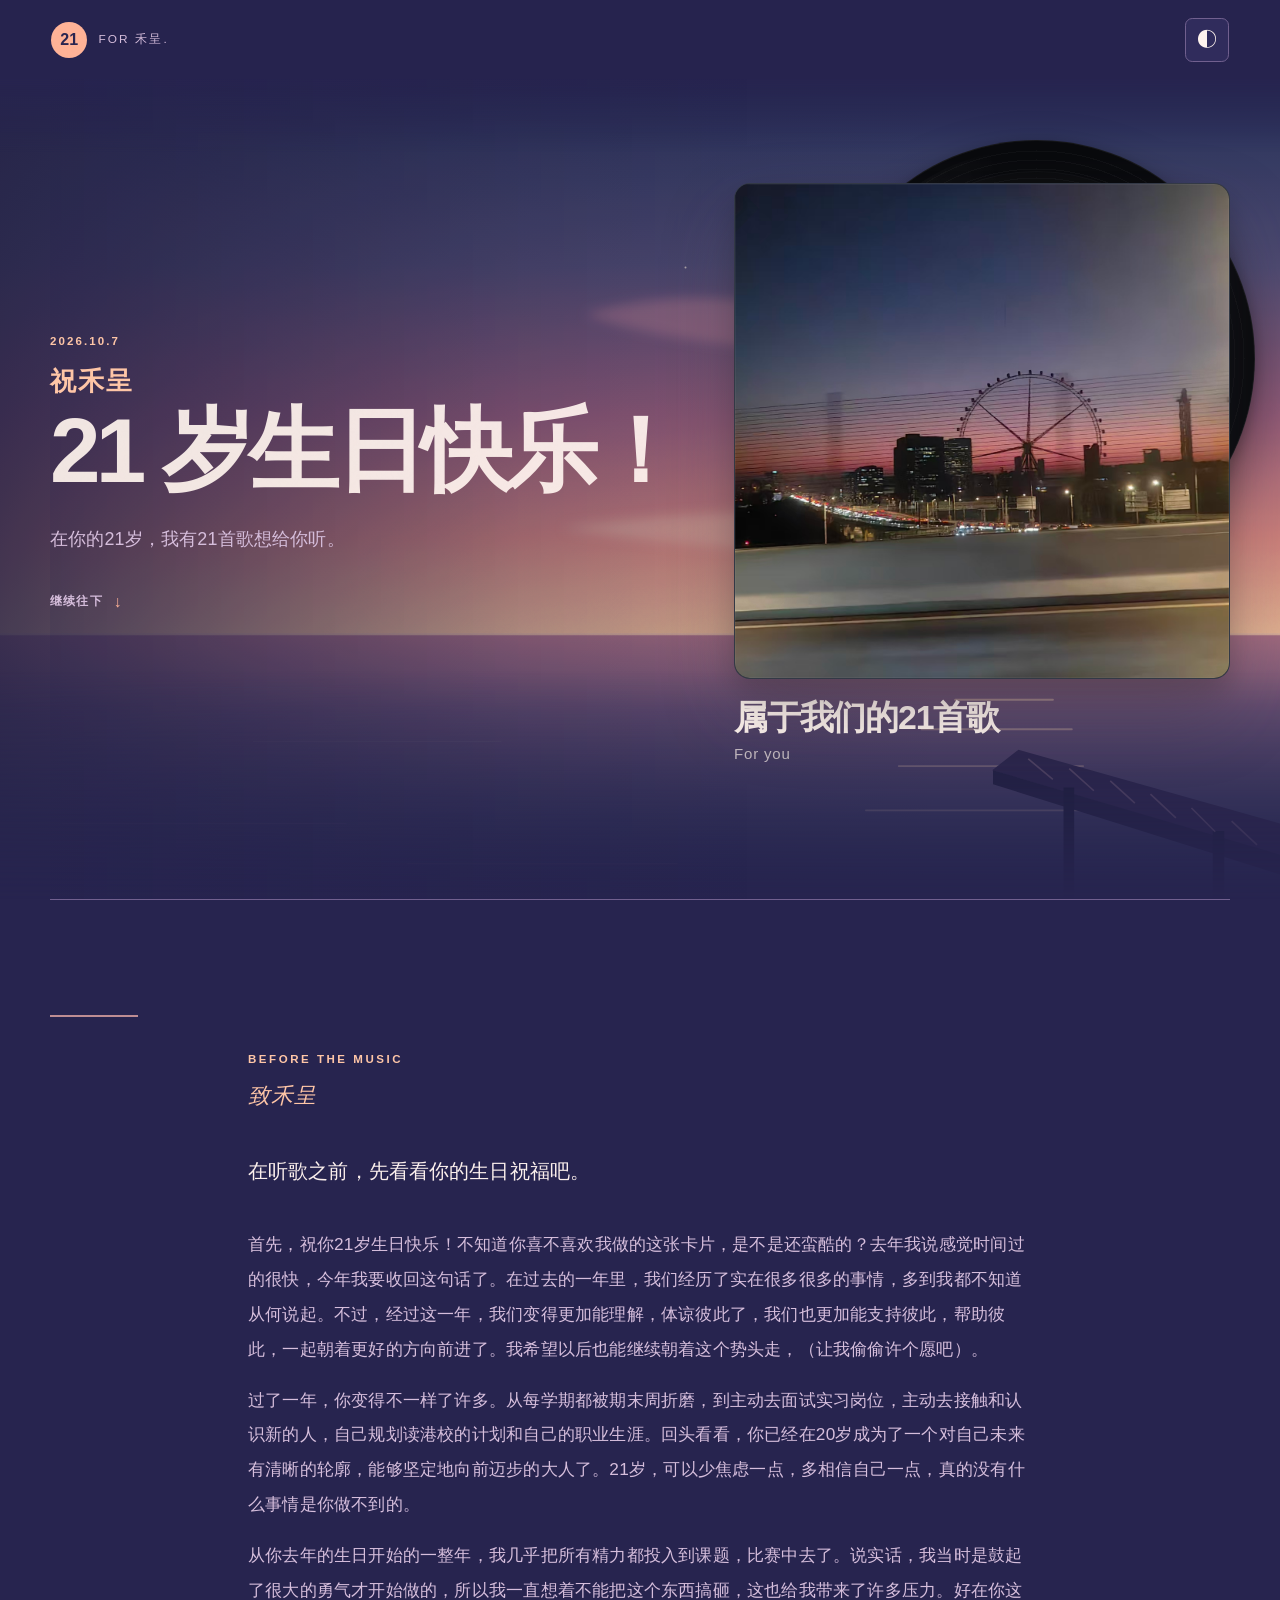
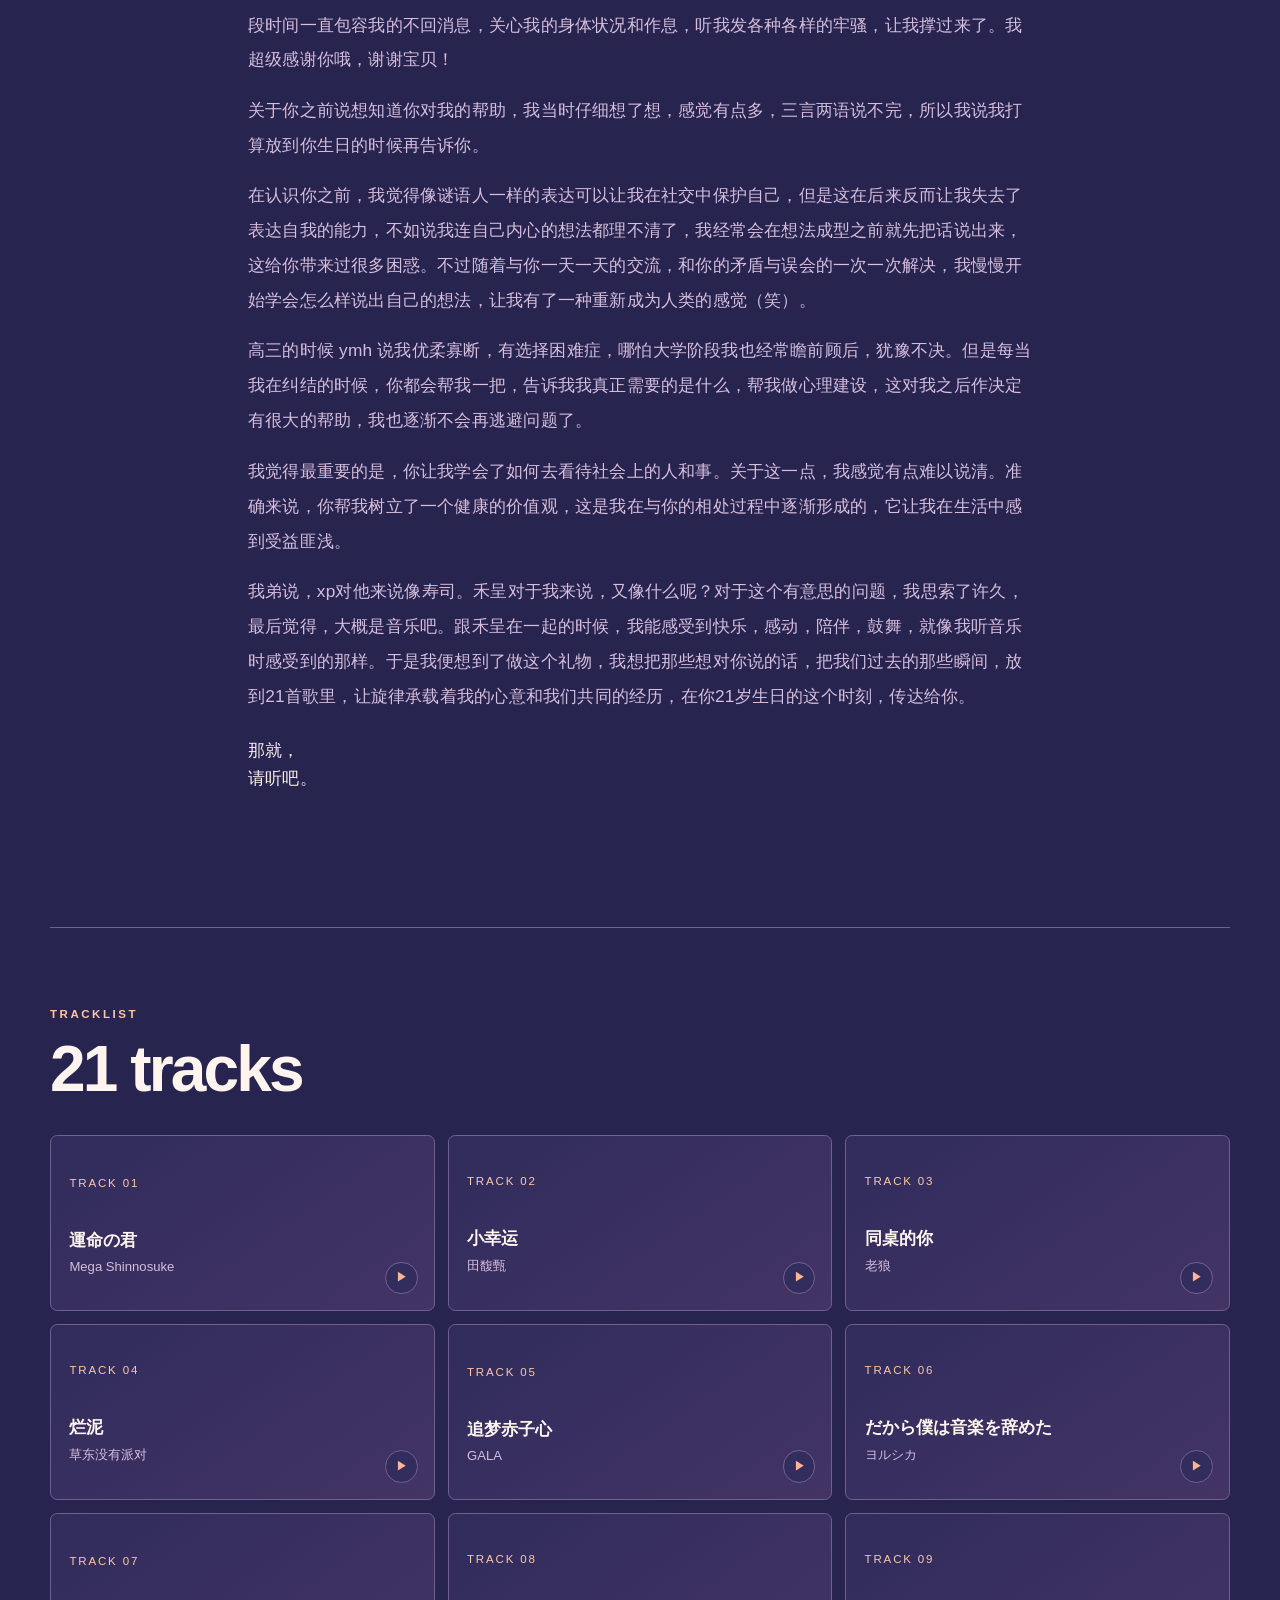
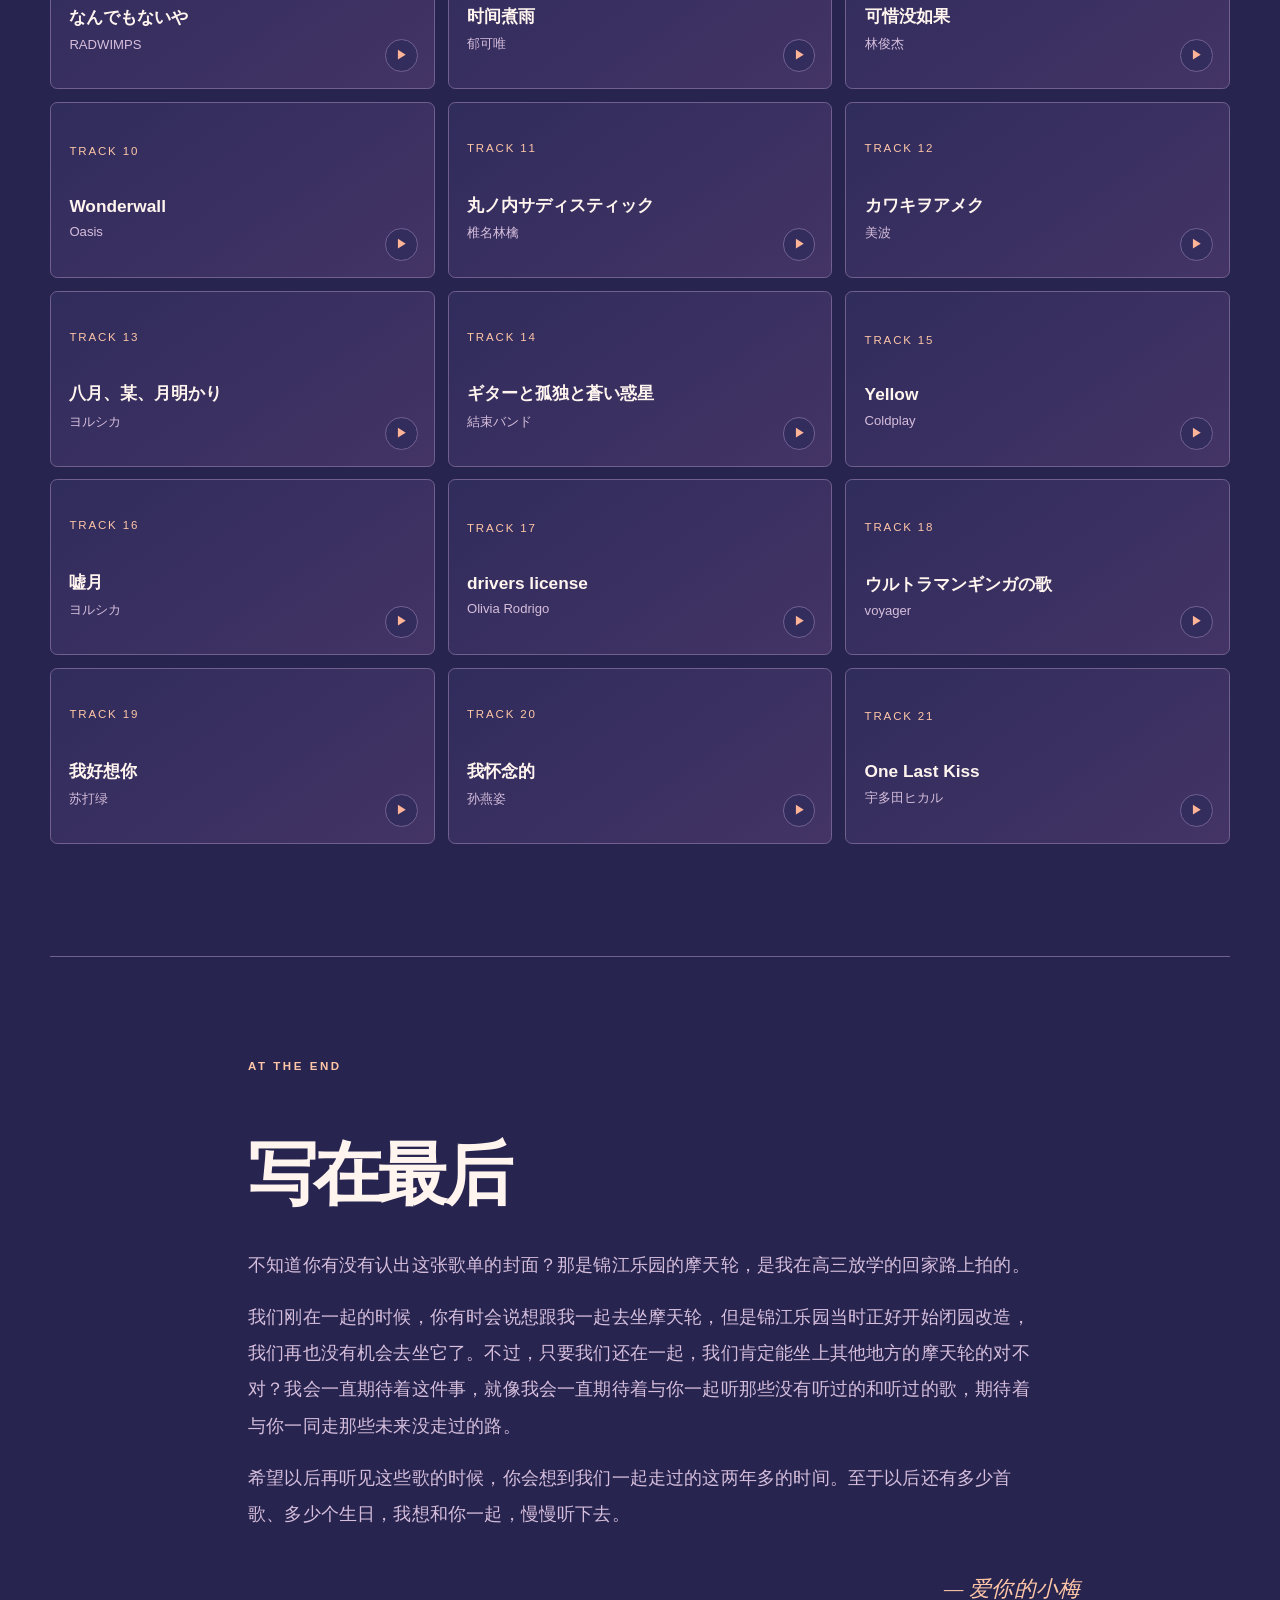
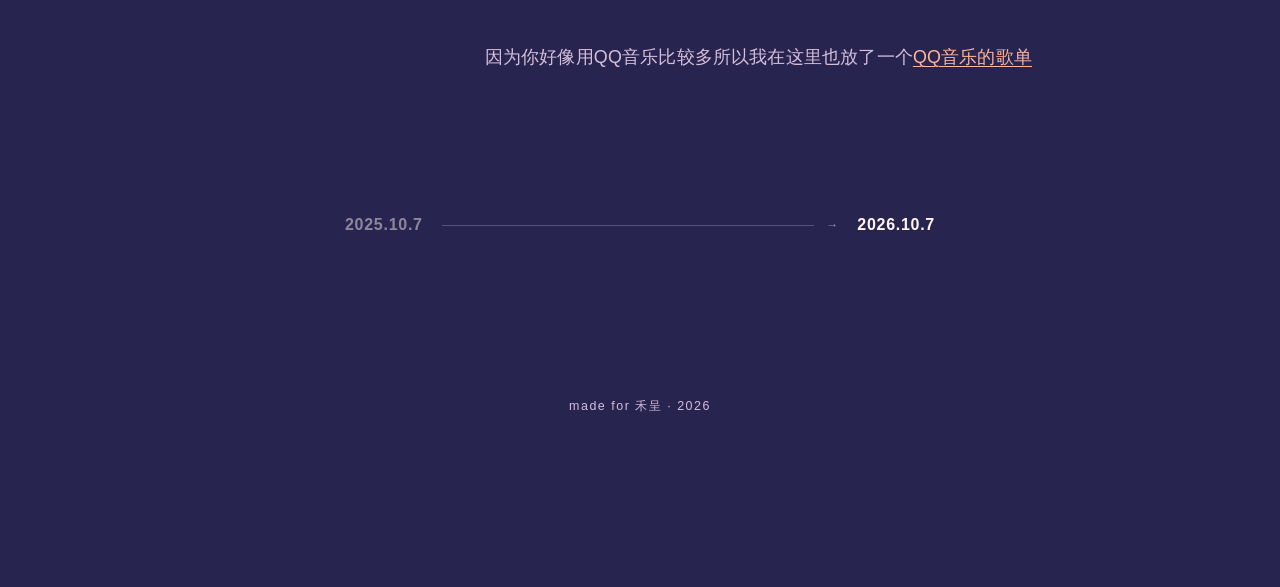
==== commit e5e17de9: "Add QQ Music playlist link below closing signature" ====
--- a/index.html
+++ b/index.html
@@ -11,7 +11,7 @@
   <script src="./assets/content.js?v=20261005-3"></script>
   <script src="./assets/theme.js?v=20261005-2"></script>
   <link rel="stylesheet" href="./assets/styles.css?v=20261005-4">
-  <link rel="stylesheet" href="./assets/stability.css?v=20261006-2">
+  <link rel="stylesheet" href="./assets/stability.css?v=20261006-5">
 </head>
 <body>
   <div class="noise" aria-hidden="true"></div>
@@ -97,6 +97,7 @@
         <h2 data-copy="closing.title">写在最后</h2>
         <div class="closing-body-long" data-editorial-copy="closing.body"></div>
         <span class="closing-signature" data-copy="closing.signature">— 爱你的小梅</span>
+        <p class="closing-qqmusic-note">因为你好像用QQ音乐比较多所以我在这里也放了一个<a href="https://y.qq.com/n/ryqq_v2/playlist/9787863490?ADTAG=h5_share_playlist&amp;redirecttag=mn.redirect.custom&amp;mnst=1.43" target="_blank" rel="noopener noreferrer">QQ音乐的歌单</a></p>
       </div>
     </section>
 
@@ -184,8 +185,8 @@
             <button class="mobile-mode-button mobile-message-button" id="messageMode" type="button" data-label="player.messageToggle" aria-label="想对你说" aria-pressed="false">
               <span data-copy="player.messageToggle">想对你说</span>
             </button>
-            <button class="mobile-mode-button" id="mobileLyricsMode" type="button" data-label="player.lyrics" aria-label="歌词" aria-pressed="false">
-              <svg viewBox="0 0 24 24" aria-hidden="true"><path d="M5 6h14M5 10h14M5 14h10M5 18h7"/></svg>
+            <button class="mobile-mode-button mobile-lyrics-button" id="mobileLyricsMode" type="button" data-label="player.lyrics" aria-label="歌词" aria-pressed="false">
+              <span data-copy="player.lyrics">歌词</span>
             </button>
             <button class="mobile-mode-button" id="mobileSequenceMode" type="button" data-label="player.sequenceMode" aria-label="顺序播放" aria-pressed="true">
               <svg viewBox="0 0 24 24" aria-hidden="true"><path d="M5 7h14M5 12h14M5 17h9"/><path d="m16 14 3 3-3 3"/></svg>
@@ -248,7 +249,7 @@
     ></iframe>
   </dialog>
 
-  <script src="./assets/app.js?v=20261006-1" defer></script>
+  <script src="./assets/app.js?v=20261006-5" defer></script>
 </body>
 </html>
 <!-- edgeone-preview-trigger: 2026-10-06T00:39+08:00 -->
--- a/assets/stability.css
+++ b/assets/stability.css
@@ -270,3 +270,52 @@
     box-shadow: inset 3px 0 var(--accent);
   }
 }
+
+/* 2026-10-06 · keep the original mobile mode row; use text instead of an icon for lyrics. */
+@media (max-width: 760px) {
+  .mobile-lyrics-button {
+    font: inherit;
+    font-size: .8rem;
+    font-weight: 700;
+    letter-spacing: .01em;
+    white-space: nowrap;
+  }
+}
+
+/* 2026-10-06 · understated QQ Music handoff beneath the closing signature. */
+.closing-qqmusic-note {
+  width: min(49rem, 100%);
+  margin: .85rem auto 0;
+  color: color-mix(in srgb, var(--text) 58%, transparent);
+  font-size: .86rem;
+  line-height: 1.7;
+  text-align: right;
+  text-wrap: pretty;
+}
+
+.closing-qqmusic-note a {
+  color: var(--accent);
+  text-decoration: underline;
+  text-decoration-thickness: .08em;
+  text-underline-offset: .18em;
+  transition: opacity .18s ease;
+}
+
+.closing-qqmusic-note a:hover {
+  opacity: .72;
+}
+
+@media (hover: none) {
+  .closing-qqmusic-note a:active {
+    opacity: .62;
+  }
+}
+
+@media (max-width: 560px) {
+  .closing-qqmusic-note {
+    margin-top: .75rem;
+    font-size: .82rem;
+    line-height: 1.65;
+  }
+}
+
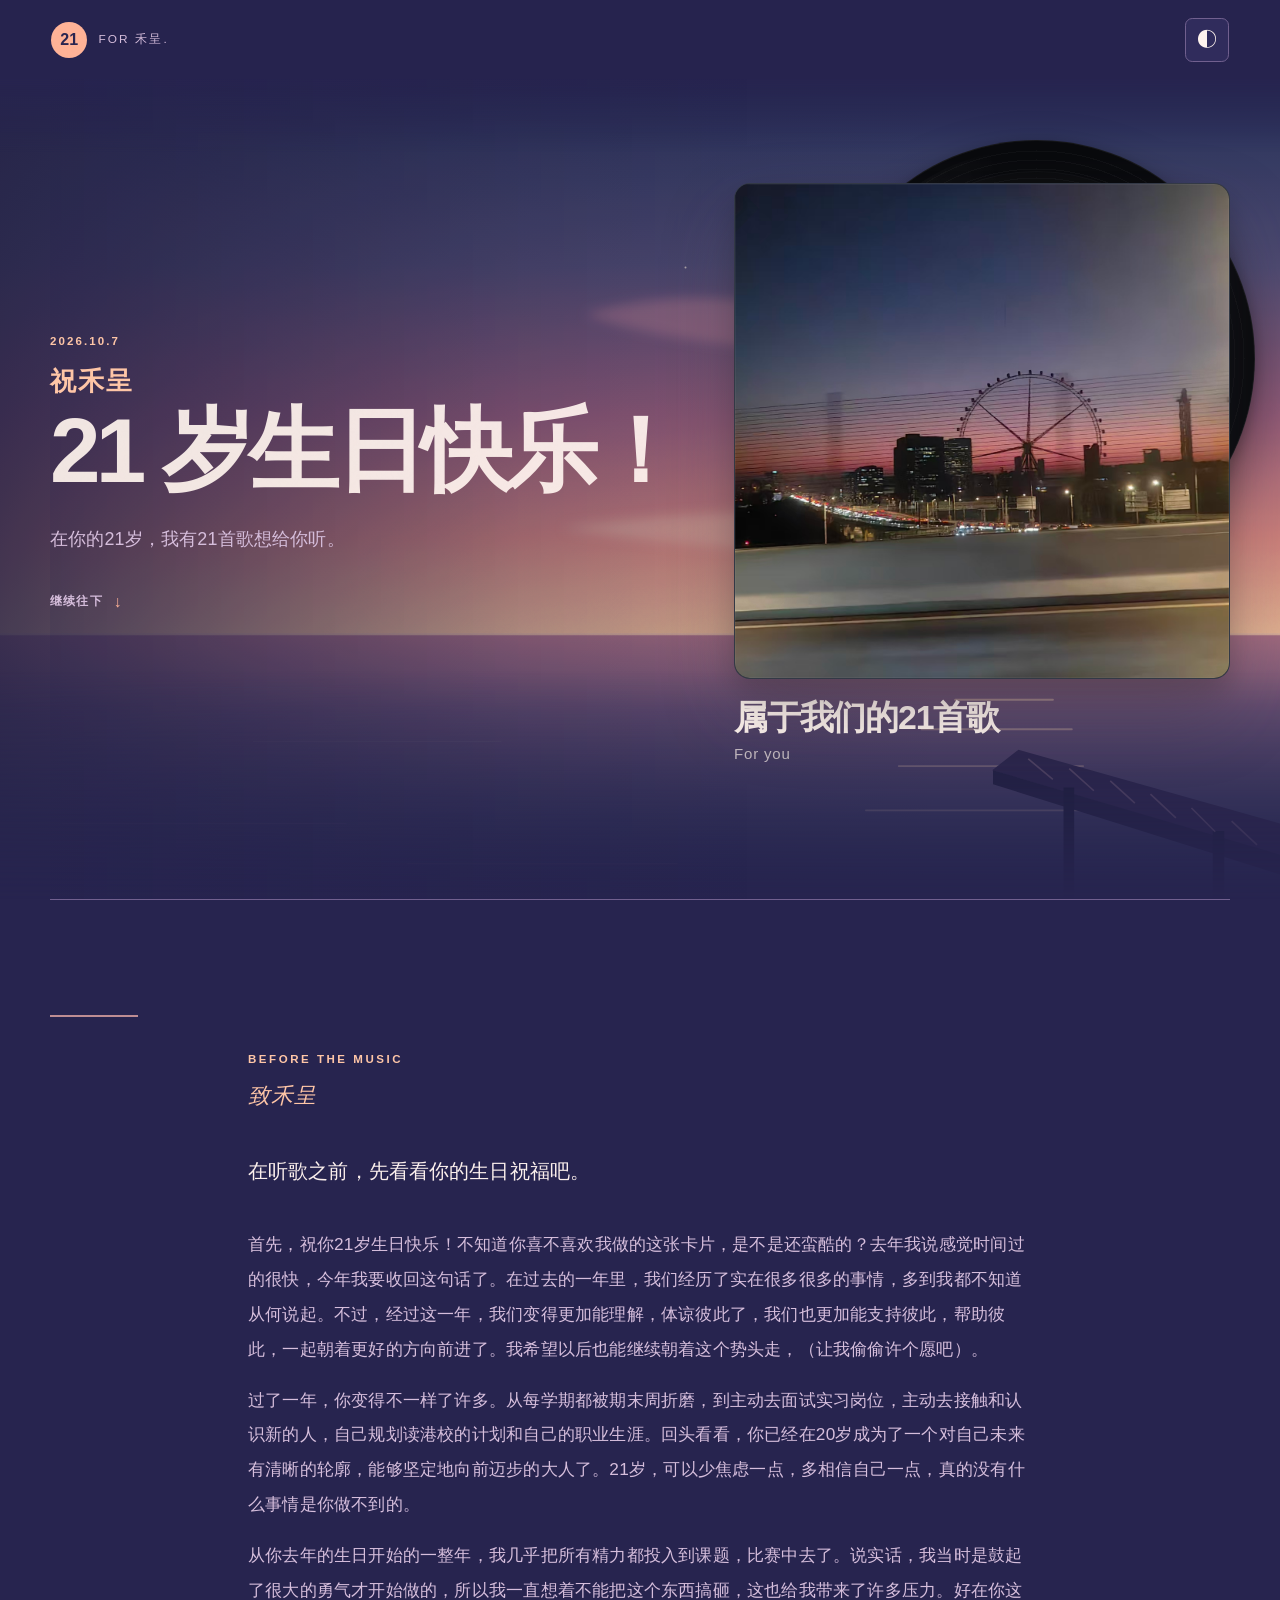
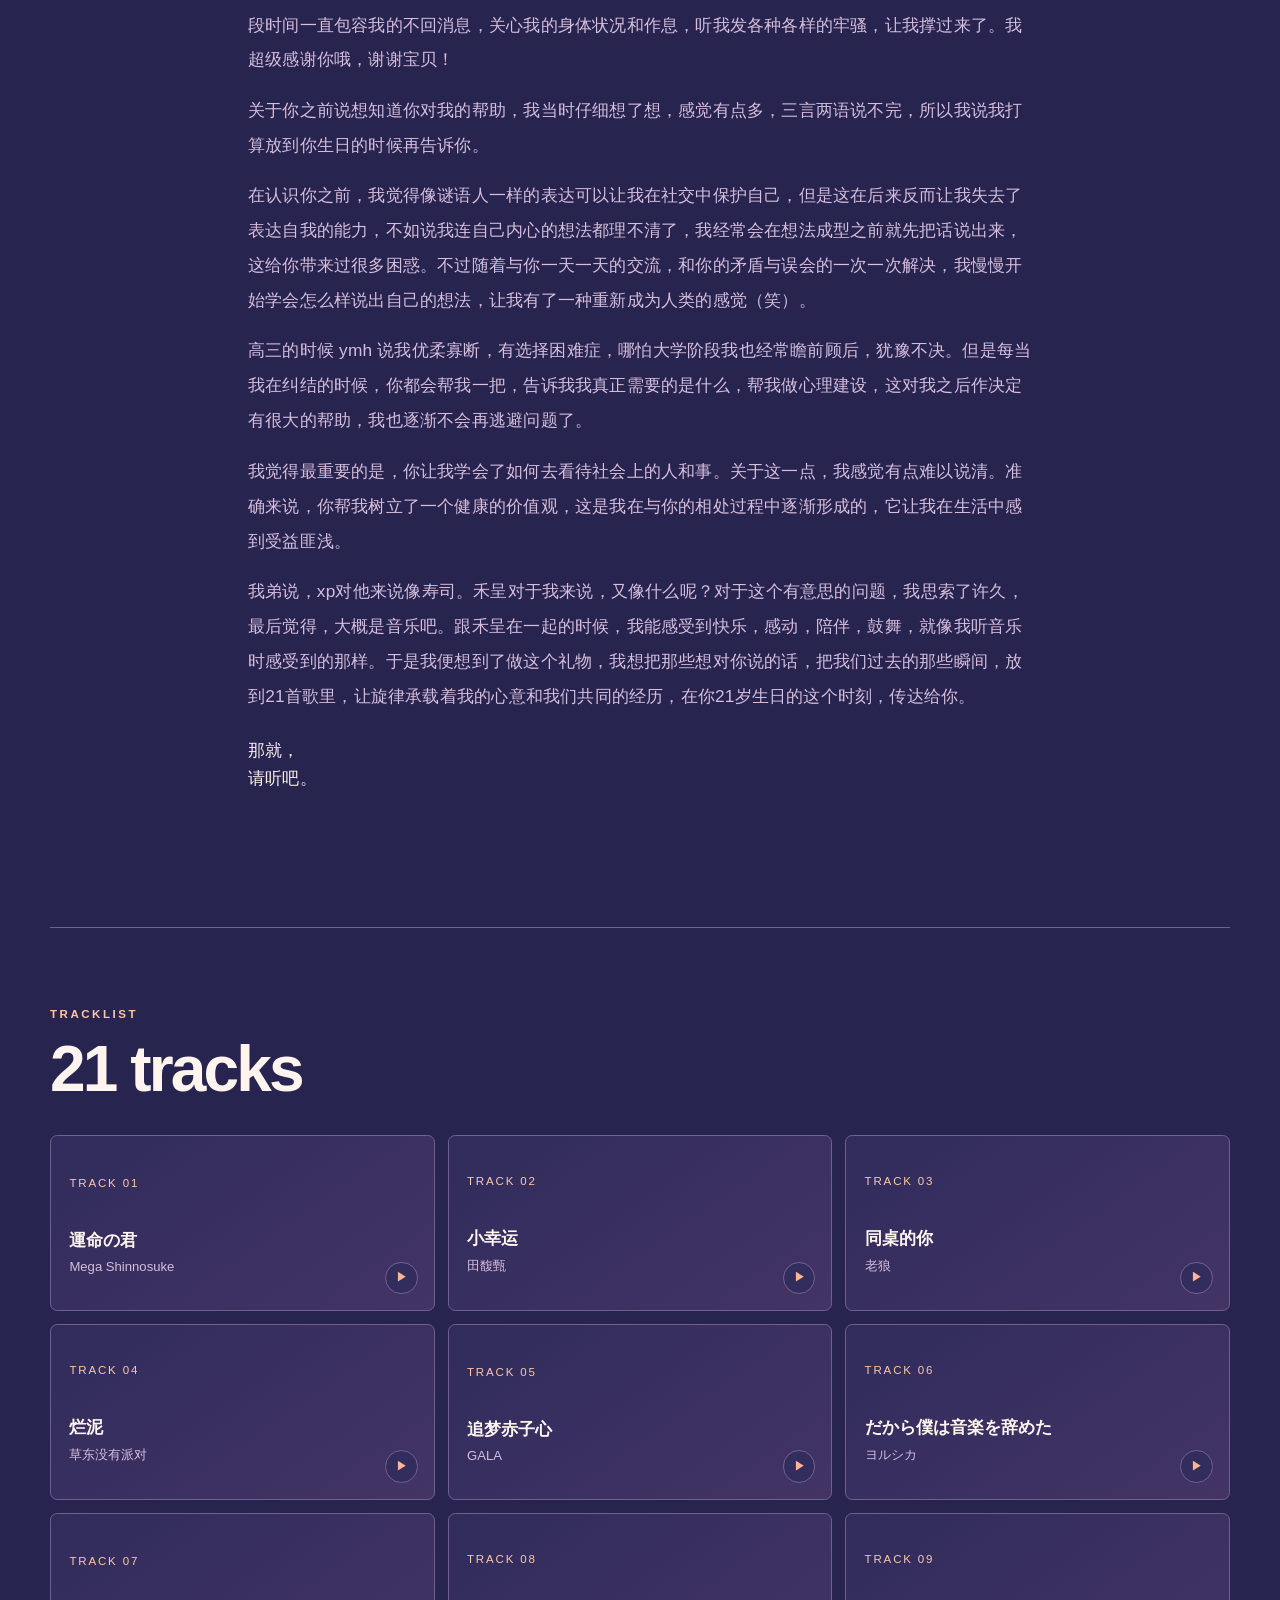
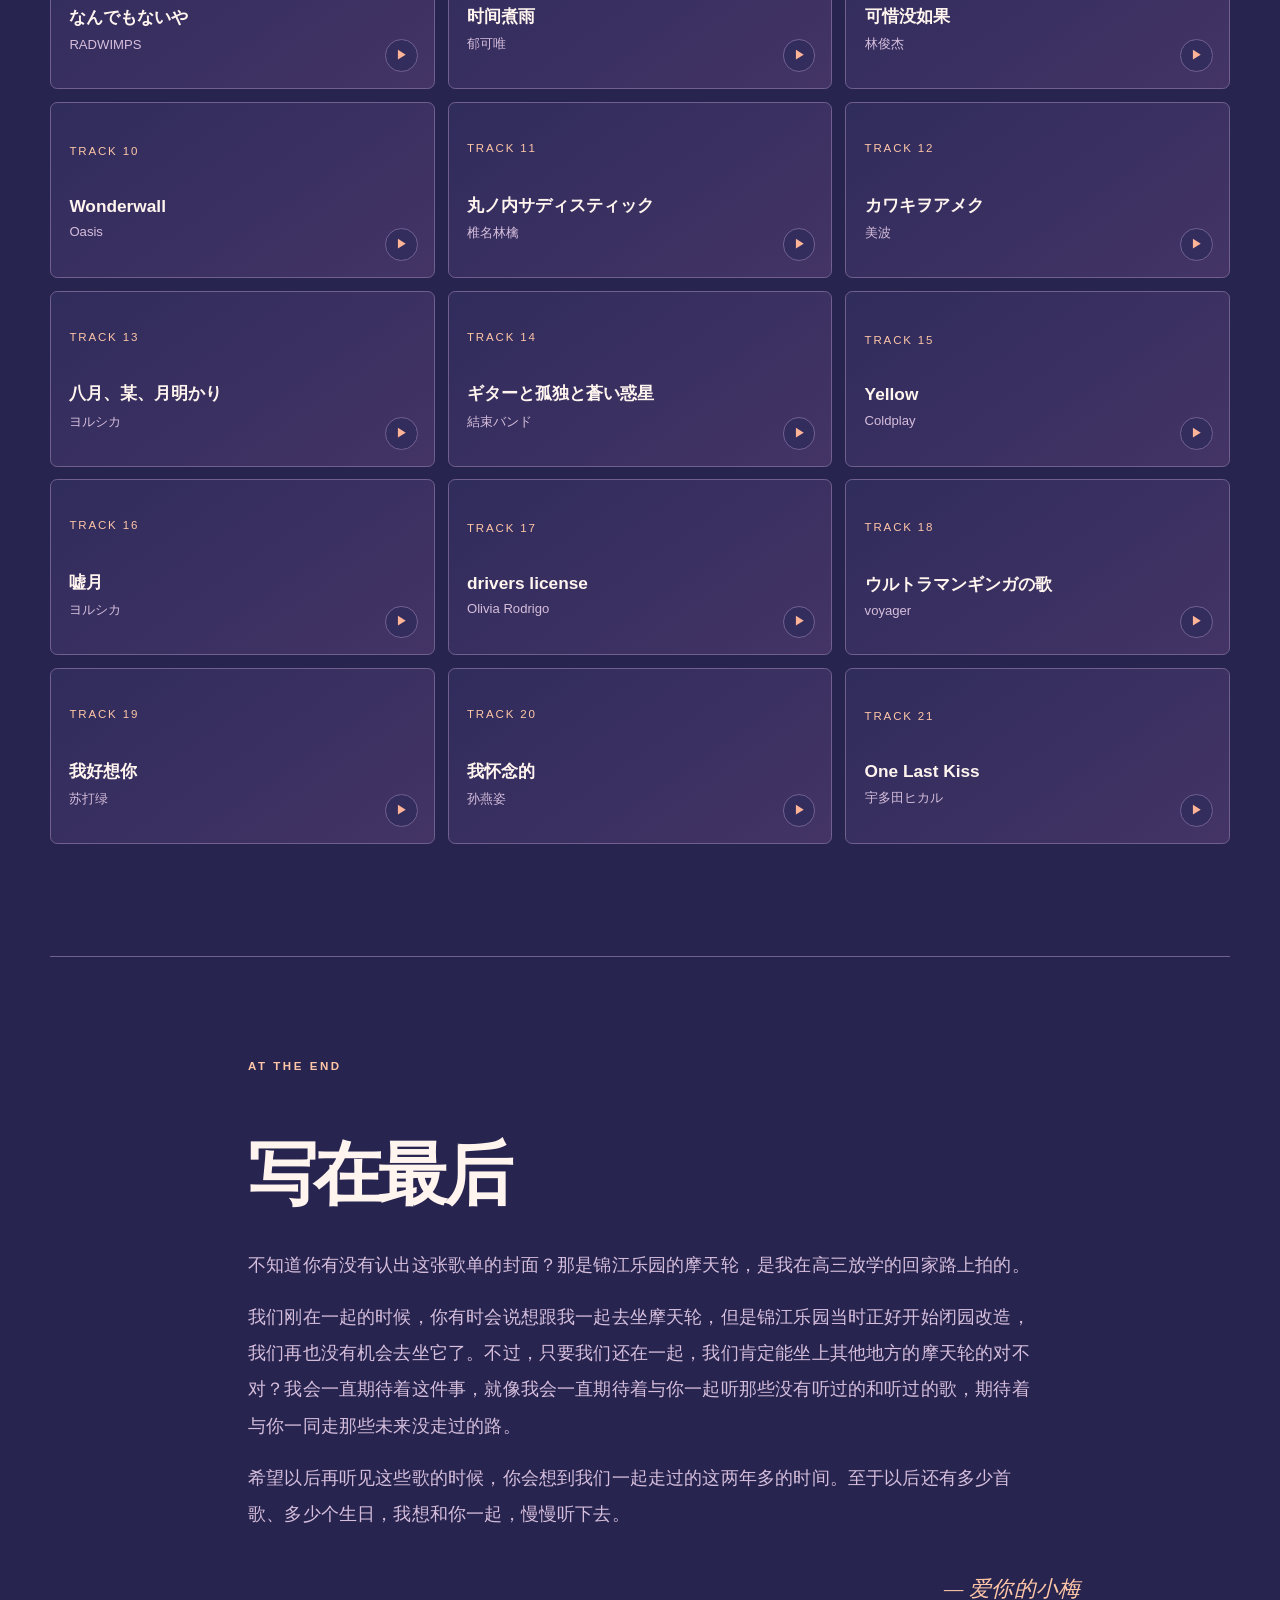
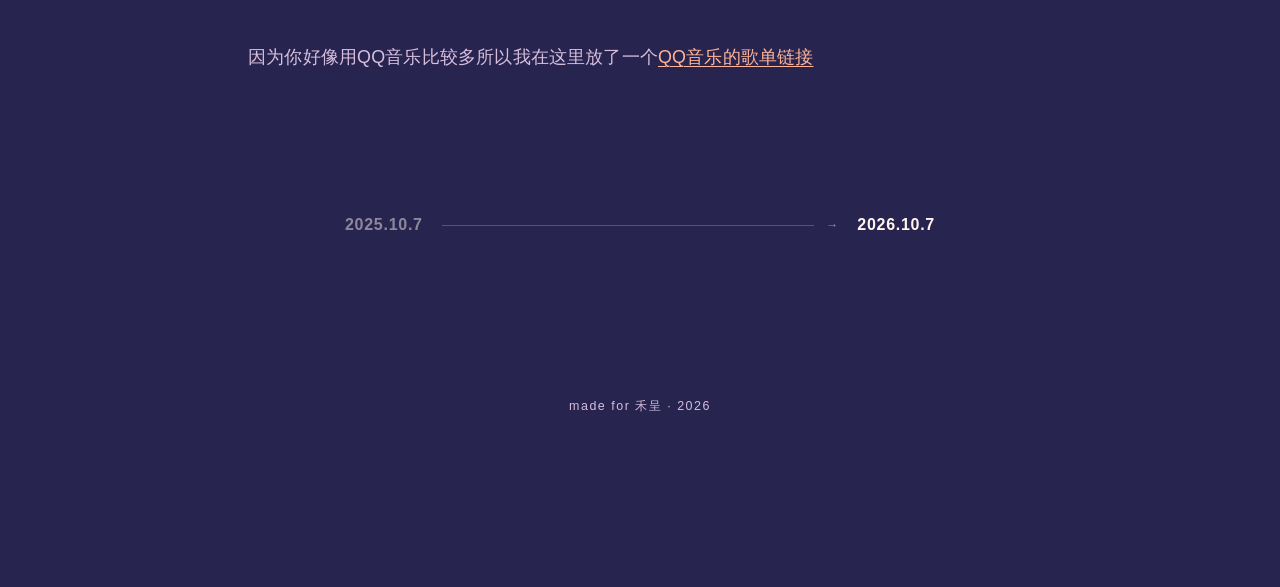
==== commit 335e0616: "Refine QQ Music note copy" ====
--- a/index.html
+++ b/index.html
@@ -11,7 +11,7 @@
   <script src="./assets/content.js?v=20261005-3"></script>
   <script src="./assets/theme.js?v=20261005-2"></script>
   <link rel="stylesheet" href="./assets/styles.css?v=20261005-4">
-  <link rel="stylesheet" href="./assets/stability.css?v=20261006-5">
+  <link rel="stylesheet" href="./assets/stability.css?v=20261006-6">
 </head>
 <body>
   <div class="noise" aria-hidden="true"></div>
@@ -97,7 +97,7 @@
         <h2 data-copy="closing.title">写在最后</h2>
         <div class="closing-body-long" data-editorial-copy="closing.body"></div>
         <span class="closing-signature" data-copy="closing.signature">— 爱你的小梅</span>
-        <p class="closing-qqmusic-note">因为你好像用QQ音乐比较多所以我在这里也放了一个<a href="https://y.qq.com/n/ryqq_v2/playlist/9787863490?ADTAG=h5_share_playlist&amp;redirecttag=mn.redirect.custom&amp;mnst=1.43" target="_blank" rel="noopener noreferrer">QQ音乐的歌单</a></p>
+        <p class="closing-qqmusic-note">因为你好像用QQ音乐比较多所以我在这里放了一个<a href="https://y.qq.com/n/ryqq_v2/playlist/9787863490?ADTAG=h5_share_playlist&amp;redirecttag=mn.redirect.custom&amp;mnst=1.43" target="_blank" rel="noopener noreferrer">QQ音乐的歌单链接</a></p>
       </div>
     </section>
 
--- a/assets/stability.css
+++ b/assets/stability.css
@@ -289,7 +289,7 @@
   color: color-mix(in srgb, var(--text) 58%, transparent);
   font-size: .86rem;
   line-height: 1.7;
-  text-align: right;
+  text-align: left;
   text-wrap: pretty;
 }
 
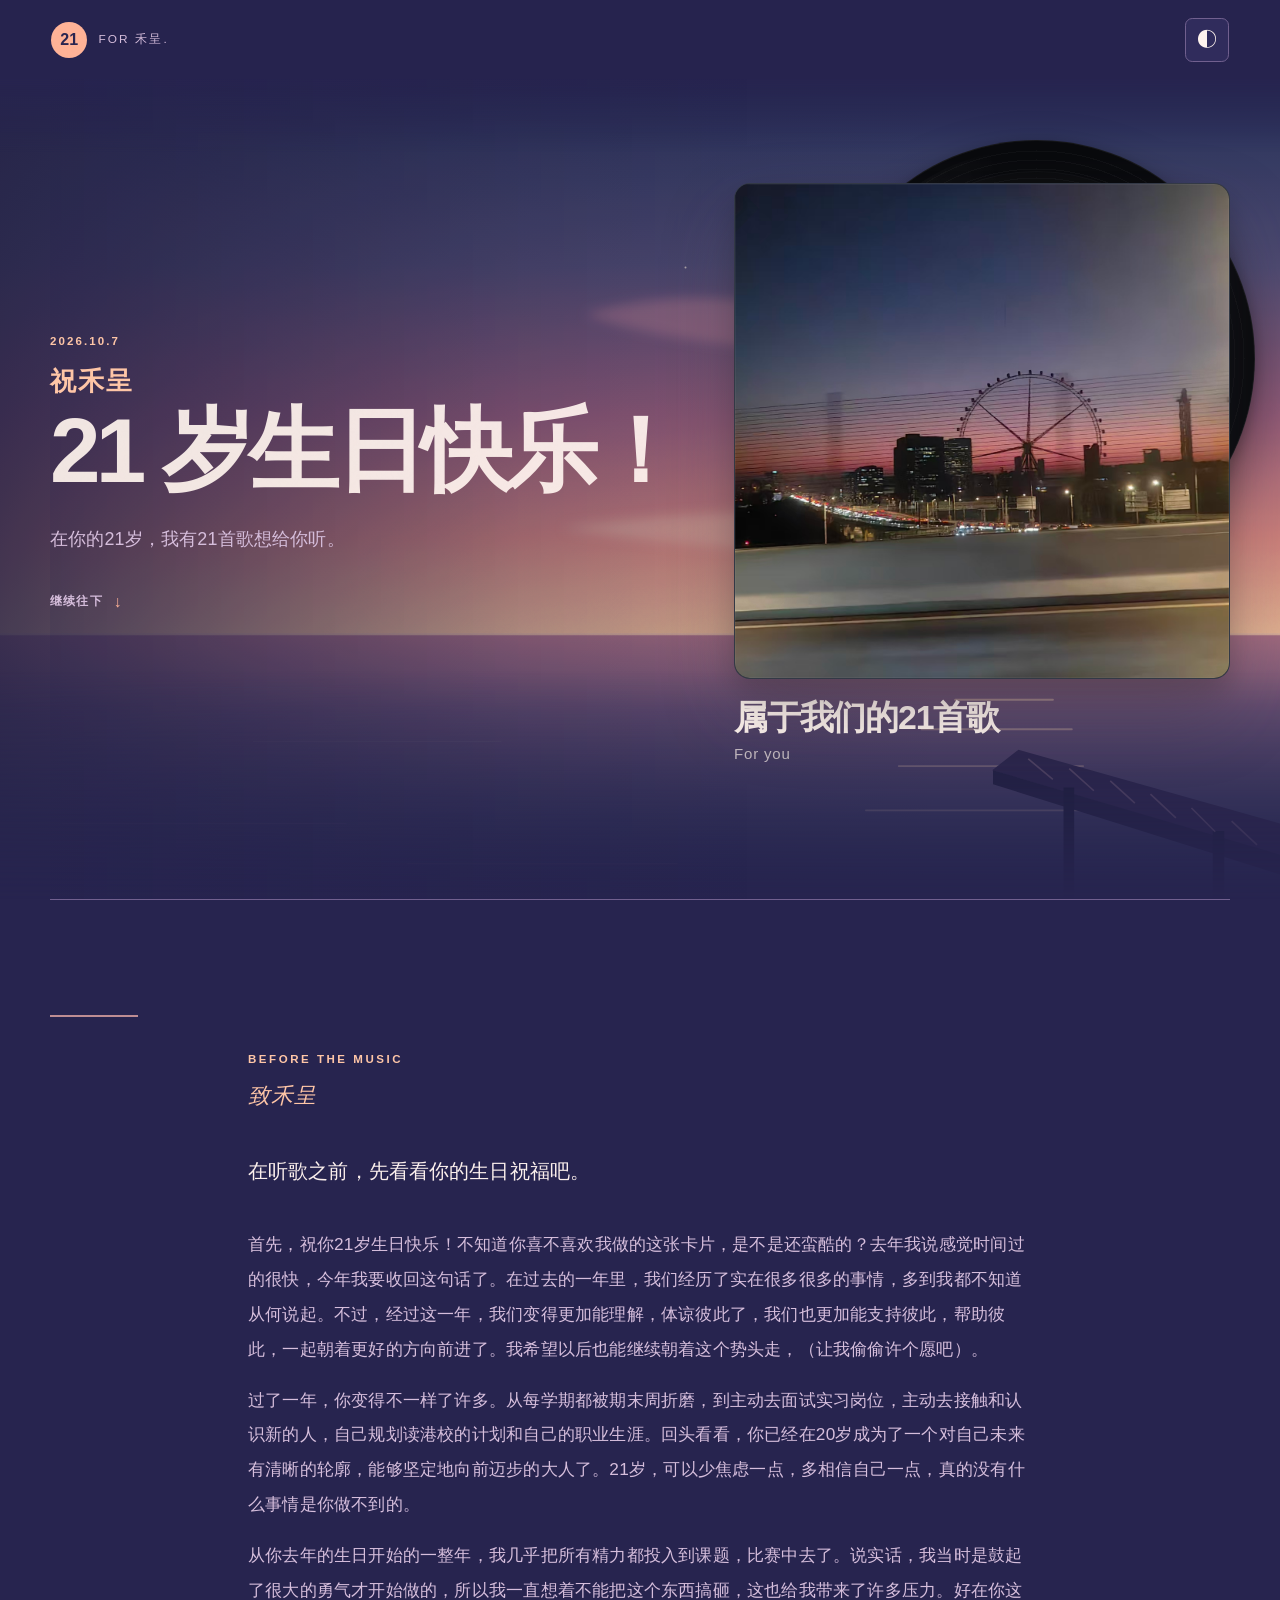
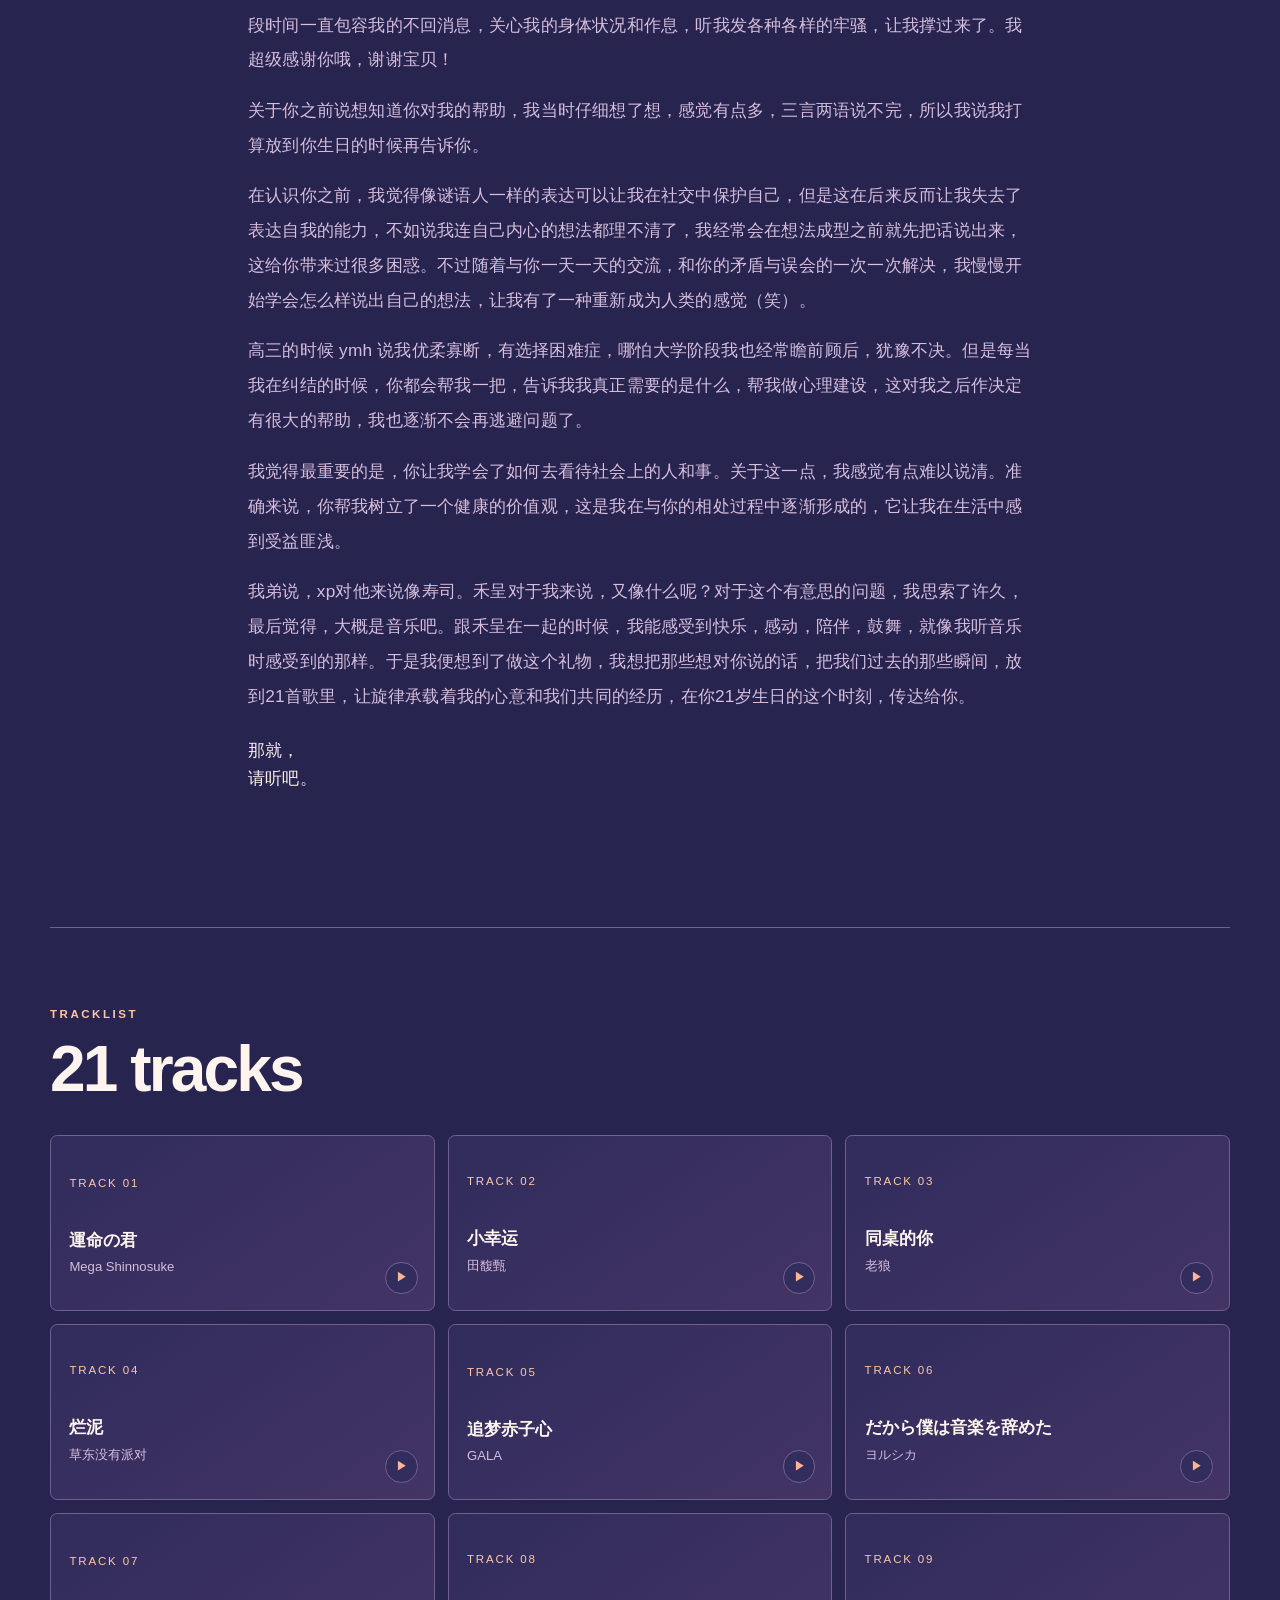
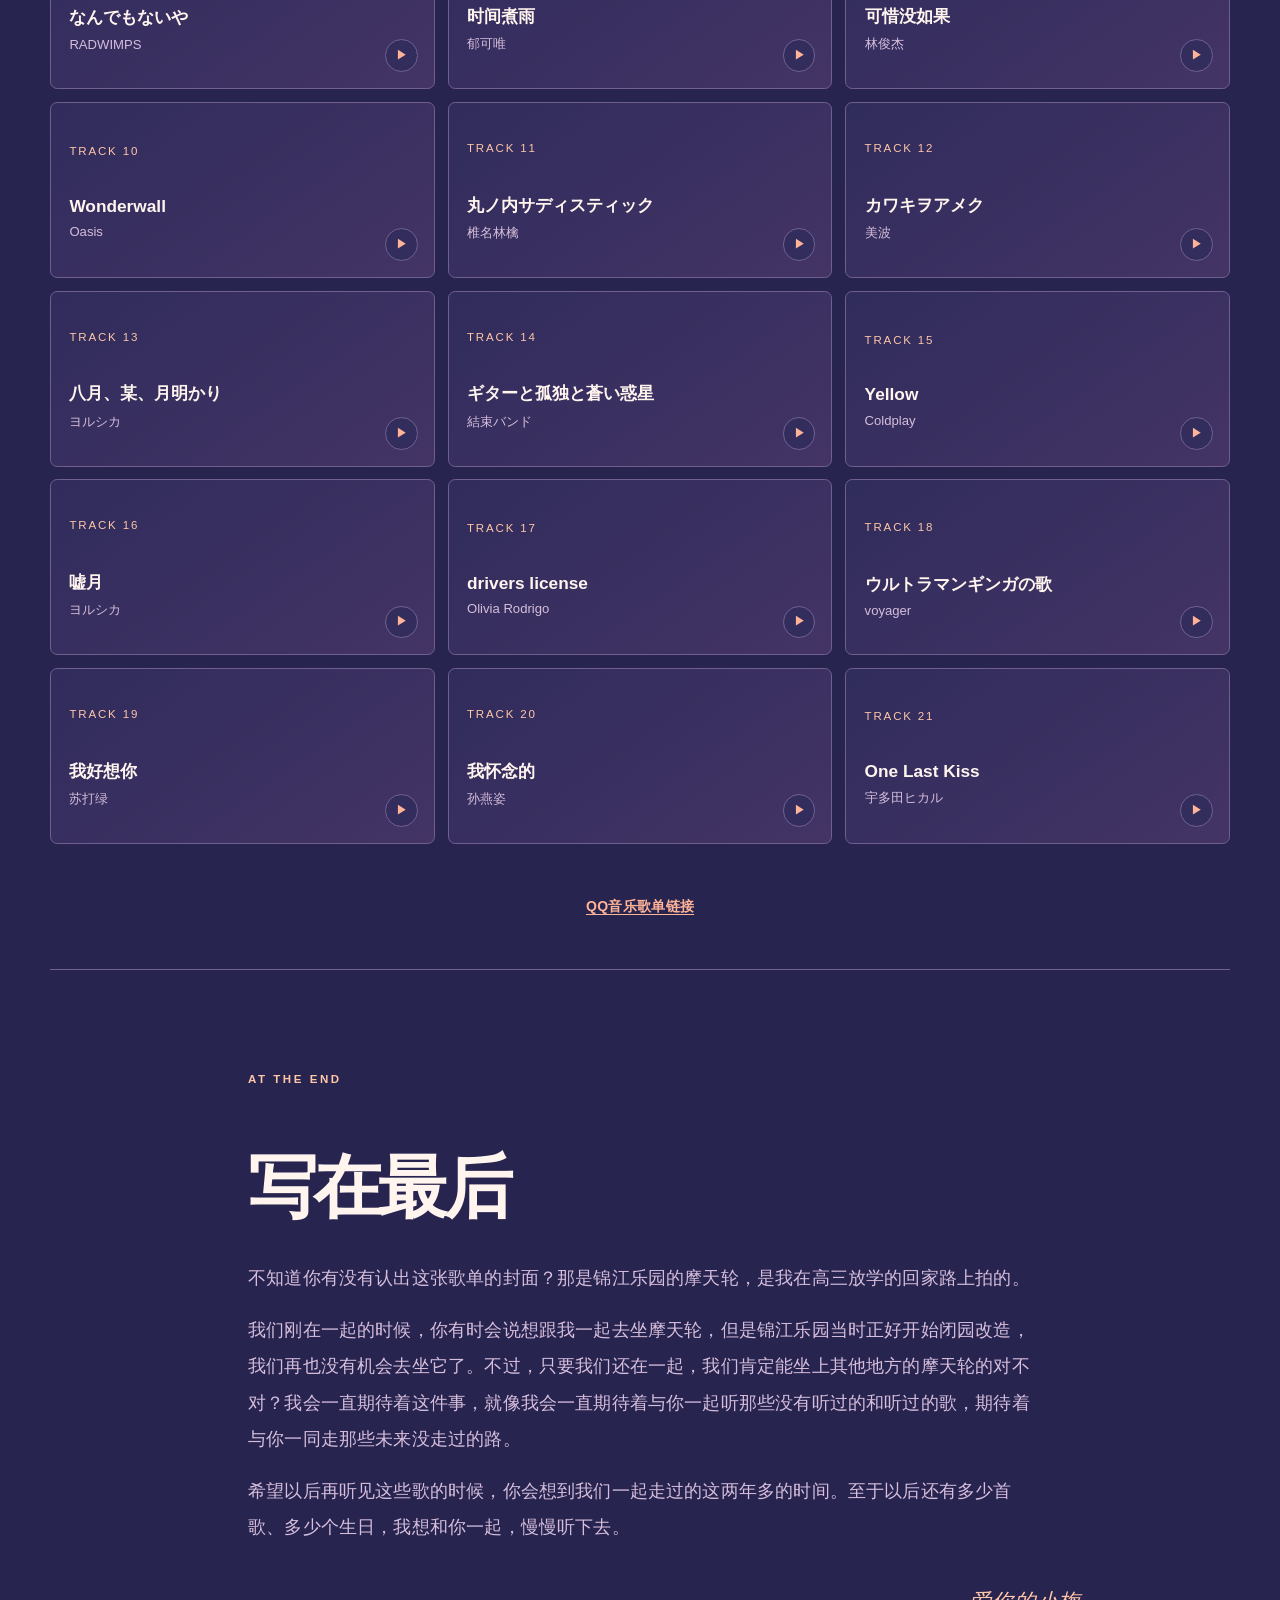
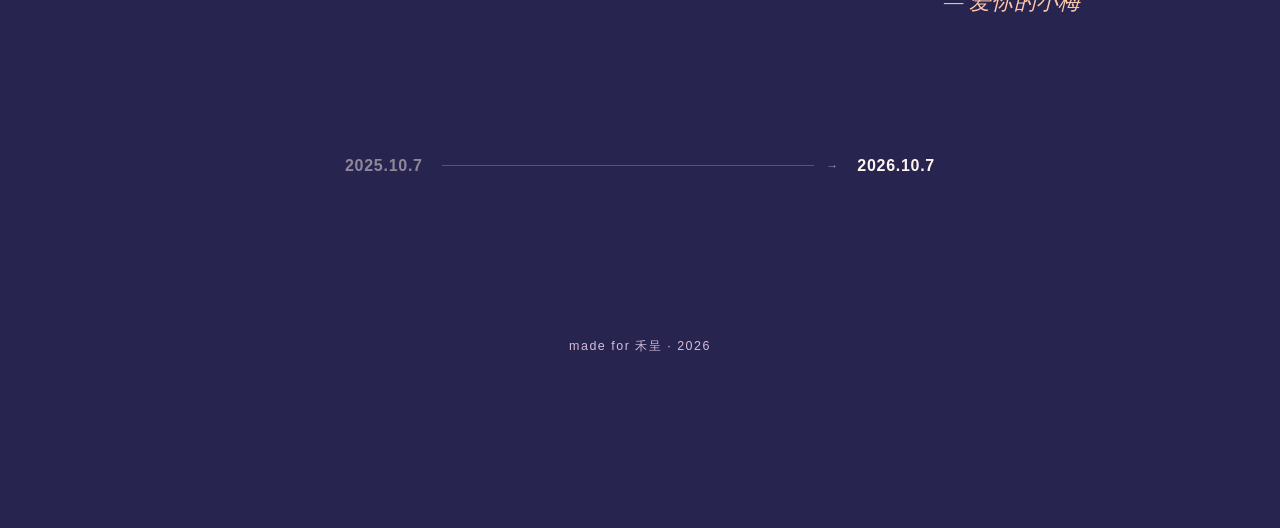
==== commit 0fb0eeaa: "Place centered QQ Music link between playlist and closing note" ====
--- a/index.html
+++ b/index.html
@@ -11,7 +11,7 @@
   <script src="./assets/content.js?v=20261005-3"></script>
   <script src="./assets/theme.js?v=20261005-2"></script>
   <link rel="stylesheet" href="./assets/styles.css?v=20261005-4">
-  <link rel="stylesheet" href="./assets/stability.css?v=20261006-6">
+  <link rel="stylesheet" href="./assets/stability.css?v=20261006-7">
 </head>
 <body>
   <div class="noise" aria-hidden="true"></div>
@@ -89,6 +89,9 @@
       </div>
 
       <div class="track-grid" id="trackGrid" aria-live="polite"></div>
+      <p class="playlist-qqmusic-link">
+        <a href="https://y.qq.com/n/ryqq_v2/playlist/9787863490?ADTAG=h5_share_playlist&amp;redirecttag=mn.redirect.custom&amp;mnst=1.43" target="_blank" rel="noopener noreferrer">QQ音乐歌单链接</a>
+      </p>
     </section>
 
     <section class="closing-note">
@@ -97,7 +100,6 @@
         <h2 data-copy="closing.title">写在最后</h2>
         <div class="closing-body-long" data-editorial-copy="closing.body"></div>
         <span class="closing-signature" data-copy="closing.signature">— 爱你的小梅</span>
-        <p class="closing-qqmusic-note">因为你好像用QQ音乐比较多所以我在这里放了一个<a href="https://y.qq.com/n/ryqq_v2/playlist/9787863490?ADTAG=h5_share_playlist&amp;redirecttag=mn.redirect.custom&amp;mnst=1.43" target="_blank" rel="noopener noreferrer">QQ音乐的歌单链接</a></p>
       </div>
     </section>
 
--- a/assets/stability.css
+++ b/assets/stability.css
@@ -282,40 +282,51 @@
   }
 }
 
-/* 2026-10-06 · understated QQ Music handoff beneath the closing signature. */
-.closing-qqmusic-note {
-  width: min(49rem, 100%);
-  margin: .85rem auto 0;
-  color: color-mix(in srgb, var(--text) 58%, transparent);
-  font-size: .86rem;
-  line-height: 1.7;
-  text-align: left;
-  text-wrap: pretty;
-}
-
-.closing-qqmusic-note a {
+/* 2026-10-06 · centered QQ Music handoff between the tracklist and closing note. */
+.playlist-qqmusic-link {
+  margin: 3.25rem auto 0;
+  text-align: center;
+}
+
+.playlist-qqmusic-link a {
+  display: inline-block;
   color: var(--accent);
+  font-size: .88rem;
+  font-weight: 650;
+  line-height: 1.5;
+  letter-spacing: .02em;
   text-decoration: underline;
   text-decoration-thickness: .08em;
-  text-underline-offset: .18em;
+  text-underline-offset: .22em;
   transition: opacity .18s ease;
 }
 
-.closing-qqmusic-note a:hover {
+.playlist-qqmusic-link a:hover {
   opacity: .72;
 }
 
+/* Keep the section boundary in the same visual position after inserting the link. */
+.playlist-section {
+  padding-bottom: 3.25rem;
+}
+
 @media (hover: none) {
-  .closing-qqmusic-note a:active {
+  .playlist-qqmusic-link a:active {
     opacity: .62;
   }
 }
 
 @media (max-width: 560px) {
-  .closing-qqmusic-note {
-    margin-top: .75rem;
-    font-size: .82rem;
-    line-height: 1.65;
-  }
-}
-
+  .playlist-section {
+    padding-bottom: 1.45rem;
+  }
+
+  .playlist-qqmusic-link {
+    margin-top: 1.55rem;
+  }
+
+  .playlist-qqmusic-link a {
+    font-size: .84rem;
+  }
+}
+
